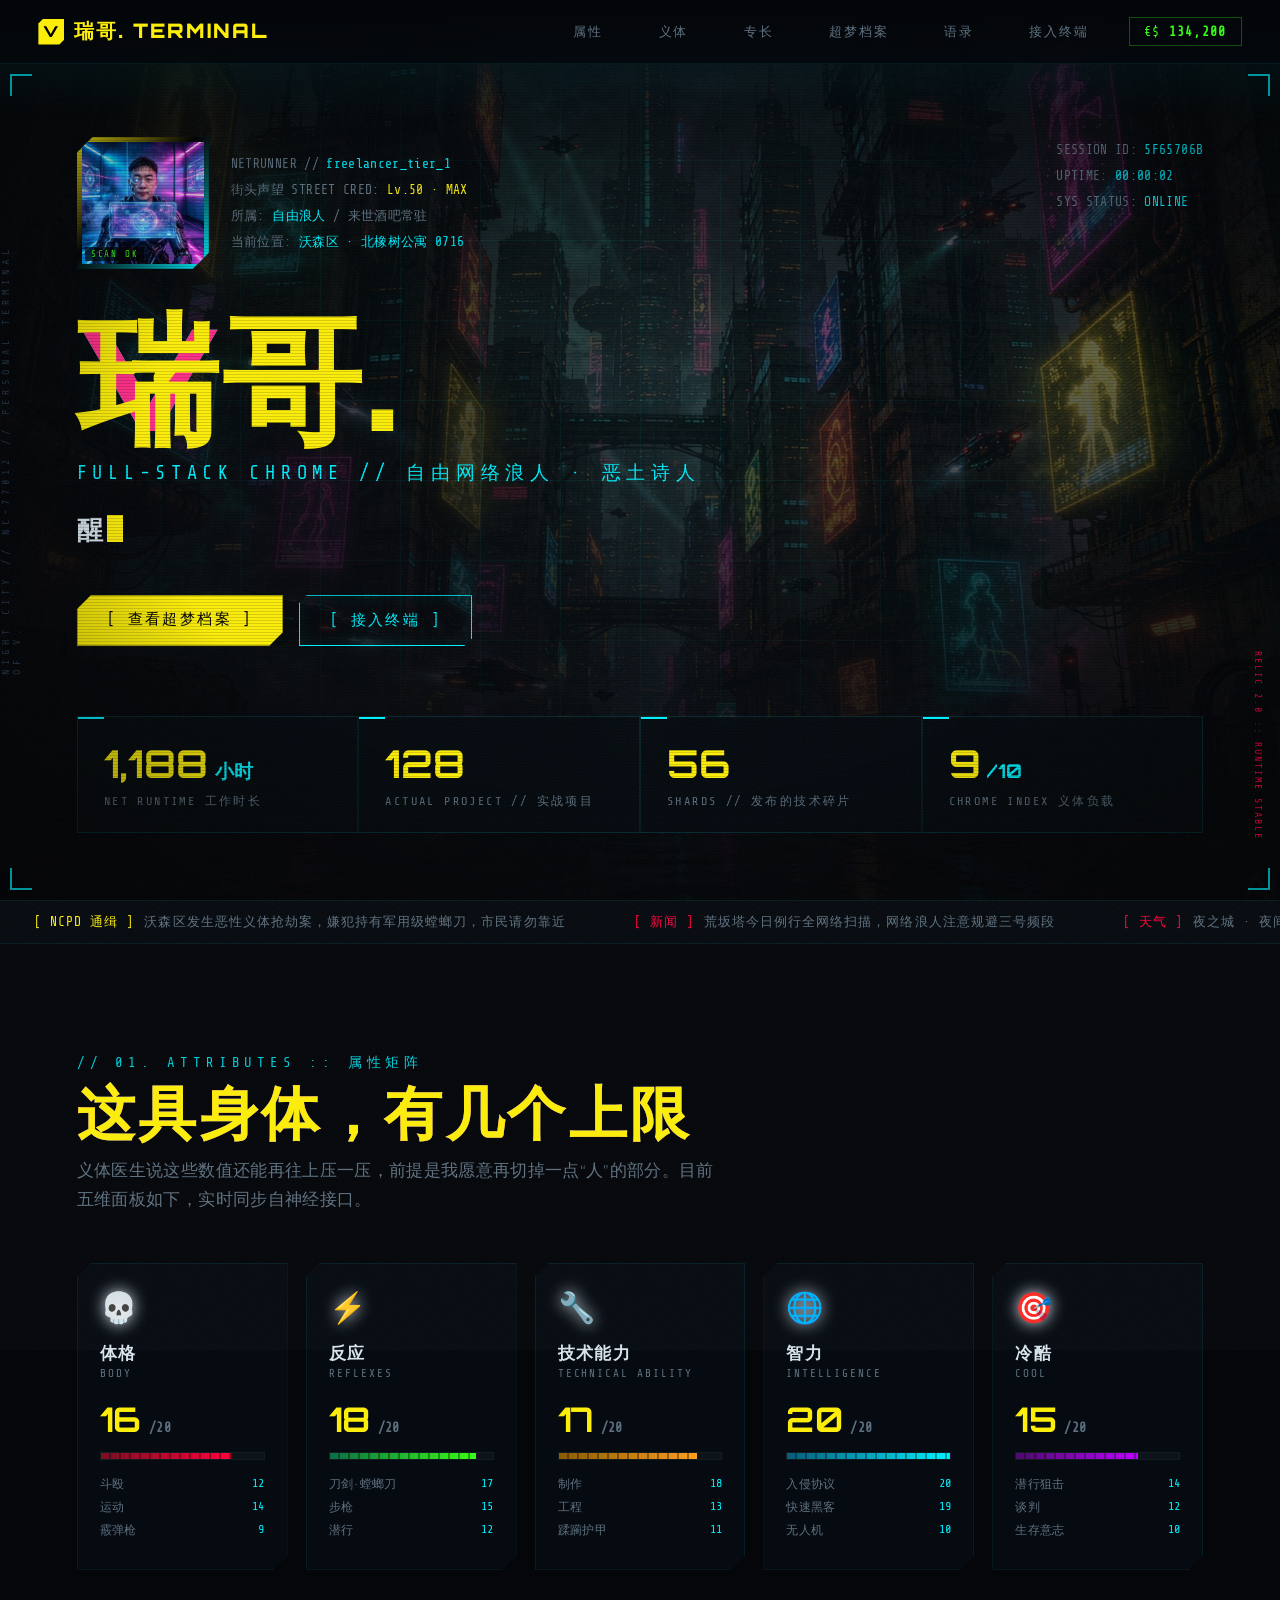
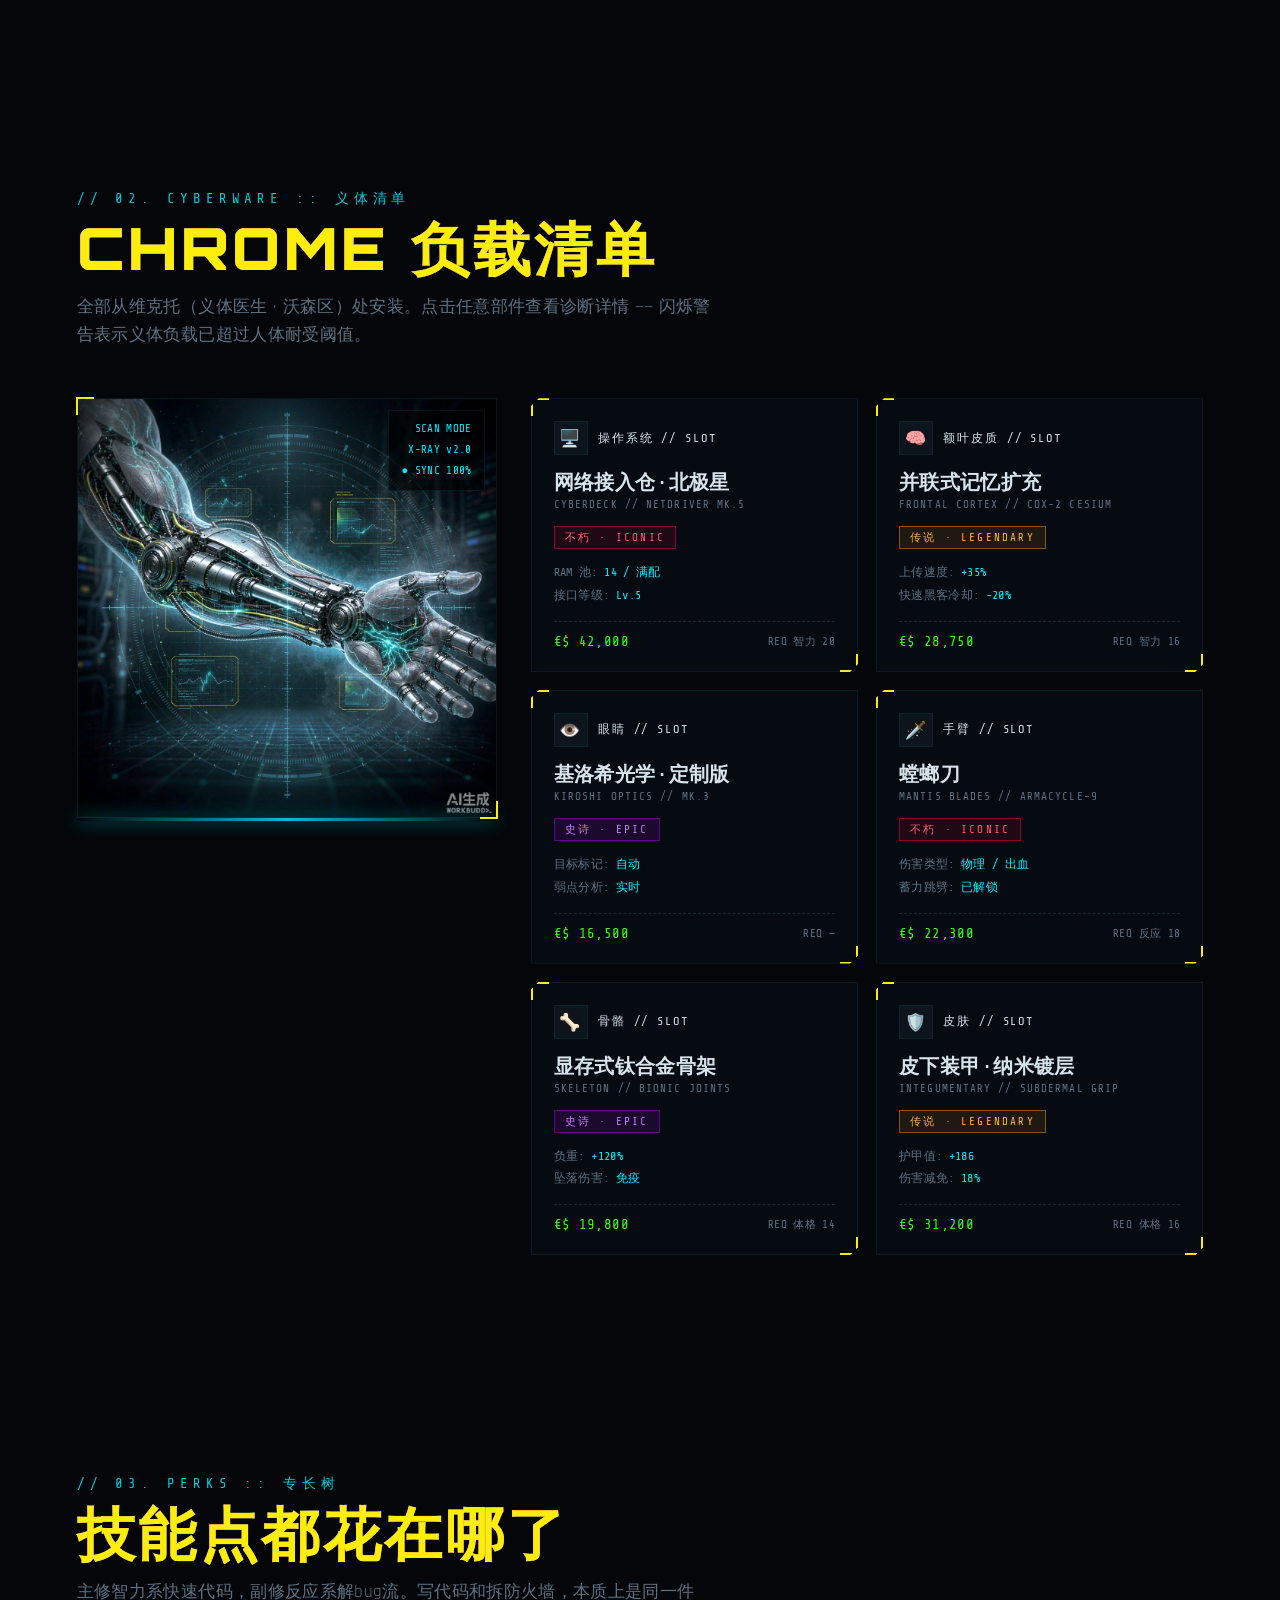
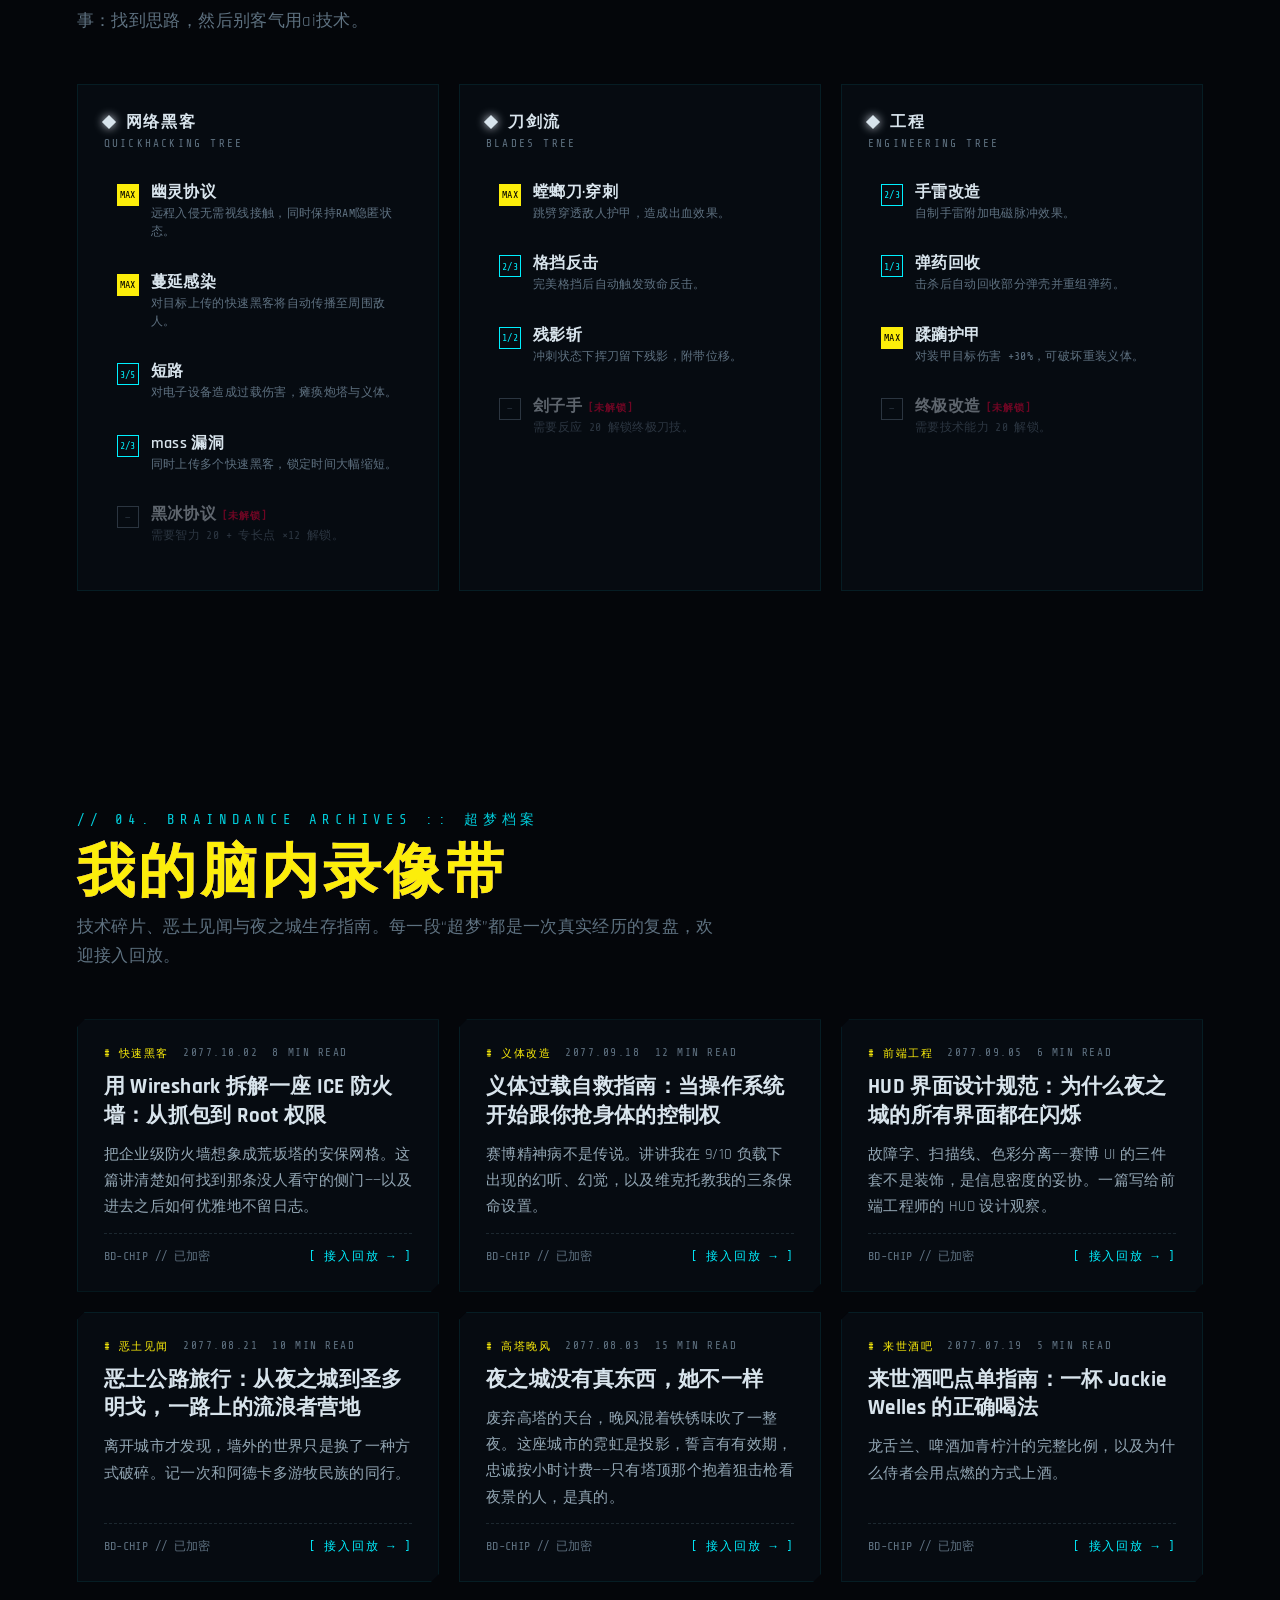
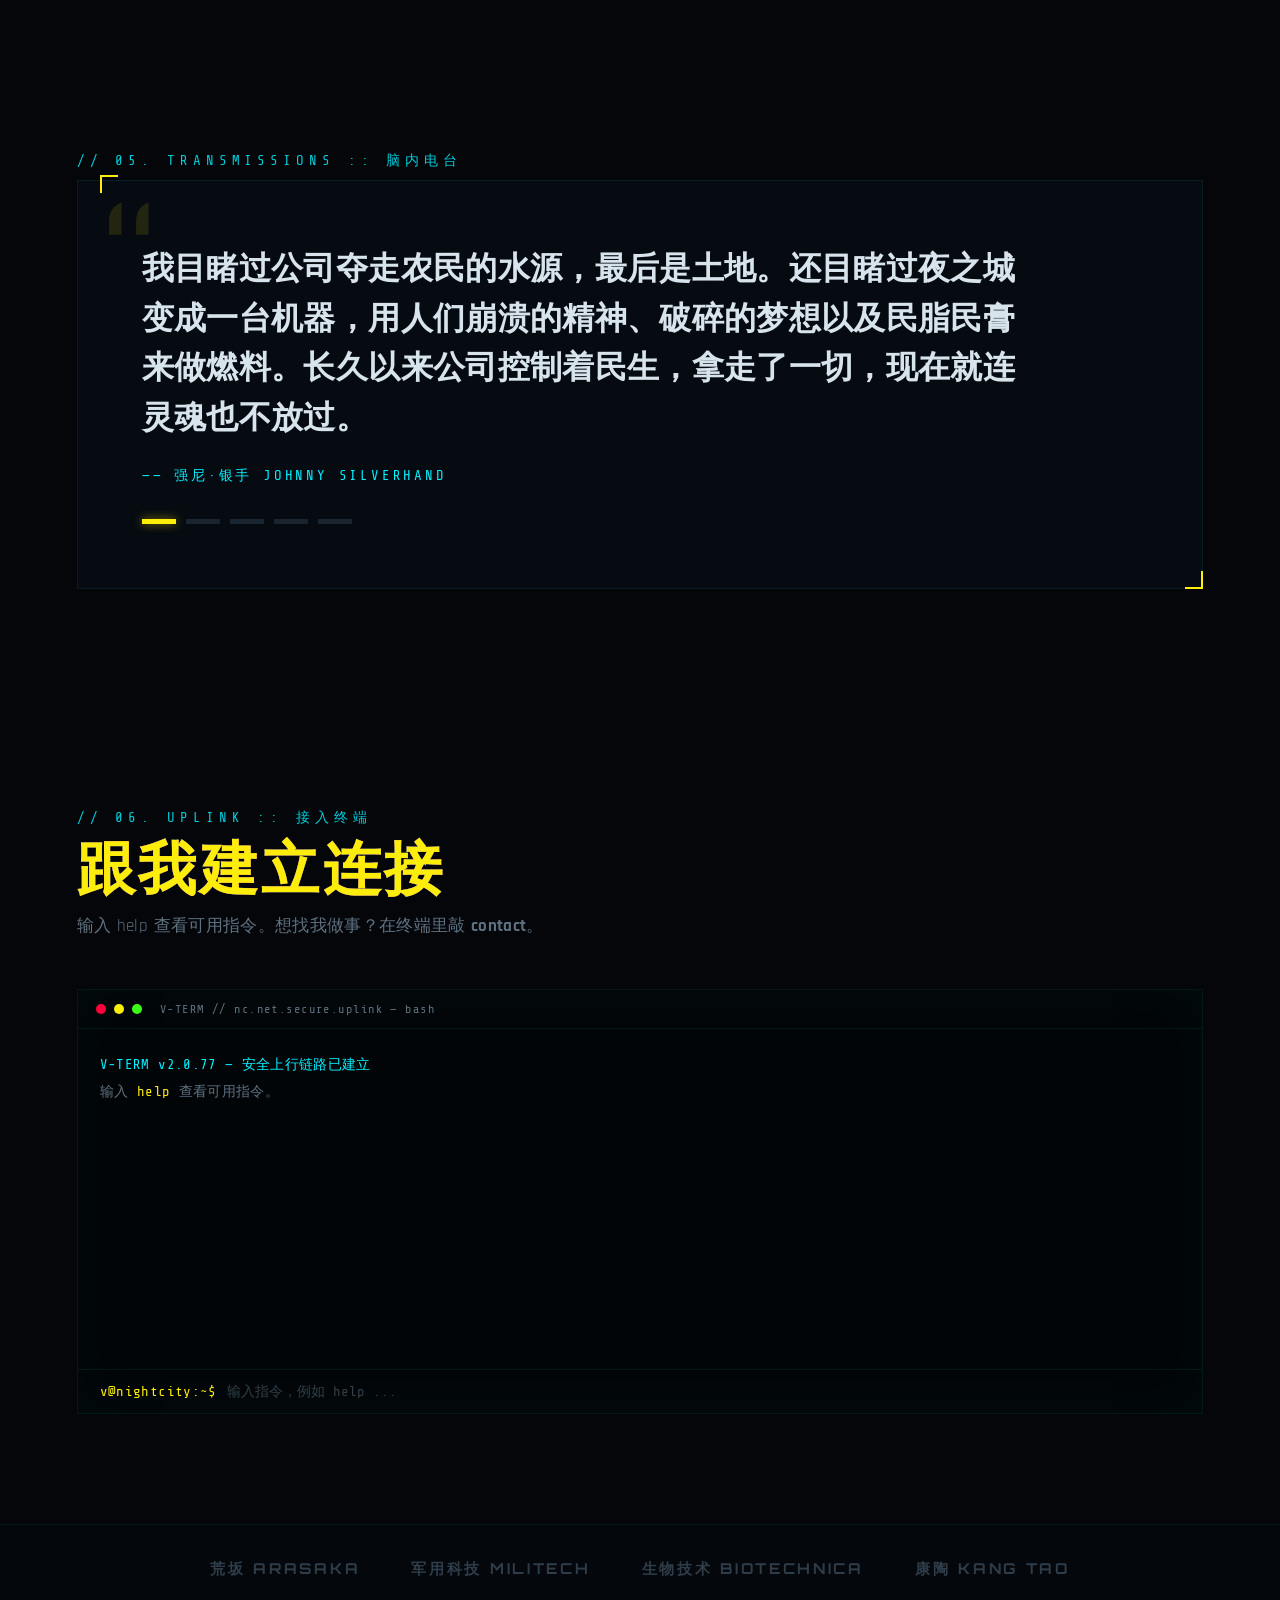
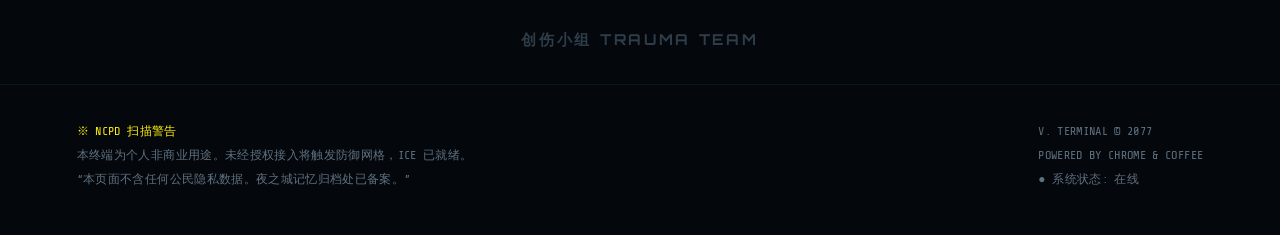
==== index.html @ 20cfcdd7 "chore: 扁平化仓库结构(站点根=仓库根, 修复Pages根路径) + 补 MIT LICENSE" ====
<!doctype html><html lang=zh-CN><head><meta charset=UTF-8><meta name=viewport content="width=device-width,initial-scale=1"><title>瑞哥.夜之城个人终端</title><link rel=icon type=image/svg+xml href=assets/favicon.svg><meta name=description content="一个赛博朋克2077风格的个人主页 —— 义体、专长、超梦档案与网络浪人日志。"><link rel=preconnect href=https://fonts.googleapis.com><link rel=preconnect href=https://fonts.gstatic.com crossorigin><link href="https://fonts.googleapis.com/css2?family=Orbitron:wght@500;700;900&family=Rajdhani:wght@400;500;600;700&family=Share+Tech+Mono&display=swap" rel=stylesheet><style>:root{--yellow:#FCEE0A;--yellow-dim:#b8ab06;--cyan:#00F0FF;--cyan-dim:#0aa7b3;--red:#FF003C;--pink:#FF2E88;--purple:#BD00FF;--orange:#FF9F1C;--green:#39FF14;--bg:#04060A;--bg2:#080C12;--panel:rgba(8,13,20,.82);--panel-solid:#0A0F16;--line:rgba(0,240,255,.18);--line-soft:rgba(0,240,255,.08);--text:#D8E4EC;--dim:#5E7180;--mono:'Share Tech Mono','Courier New',monospace;--ui:'Rajdhani','PingFang SC','Hiragino Sans GB','Microsoft YaHei',sans-serif;--disp:'Orbitron','Rajdhani','PingFang SC','Microsoft YaHei',sans-serif}*{margin:0;padding:0;box-sizing:border-box}html{scroll-behavior:smooth}body{background:var(--bg);color:var(--text);font-family:var(--ui);font-size:17px;letter-spacing:.02em;overflow-x:hidden;cursor:default}::selection{background:var(--yellow);color:#000}a{color:var(--cyan);text-decoration:none}img{max-width:100%;display:block}button{font-family:var(--ui);cursor:pointer}.fx-scanlines{position:fixed;inset:0;pointer-events:none;z-index:9000;background:repeating-linear-gradient(0deg,rgba(0,0,0,.14) 0 1px,transparent 1px 3px);mix-blend-mode:multiply}.fx-crtbar{position:fixed;left:0;right:0;height:120px;pointer-events:none;z-index:9001;background:linear-gradient(180deg,transparent,rgba(0,240,255,.045),transparent);animation:crtbar 7s linear infinite}@keyframes crtbar{0%{top:-15%}100%{top:110%}}.fx-noise{position:fixed;inset:-50%;width:200%;height:200%;pointer-events:none;z-index:8999;opacity:.05;background-image:url("data:image/svg+xml,%3Csvg xmlns='http://www.w3.org/2000/svg' width='120' height='120'%3E%3Cfilter id='n'%3E%3CfeTurbulence type='fractalNoise' baseFrequency='0.9' numOctaves='2'/%3E%3C/filter%3E%3Crect width='120' height='120' filter='url(%23n)' opacity='1'/%3E%3C/svg%3E");animation:noiseShift .45s steps(3) infinite}@keyframes noiseShift{0%{transform:translate(0,0)}33%{transform:translate(-2%,1%)}66%{transform:translate(1%,-2%)}100%{transform:translate(0,0)}}.fx-vignette{position:fixed;inset:0;pointer-events:none;z-index:8998;background:radial-gradient(ellipse at center,transparent 55%,rgba(0,0,0,.55) 100%)}#cursor-glow{position:fixed;width:520px;height:520px;border-radius:50%;pointer-events:none;z-index:1;background:radial-gradient(circle,rgba(0,240,255,.06) 0,transparent 60%);transform:translate(-50%,-50%);transition:opacity .4s}.glitch{position:relative;display:inline-block;color:var(--text)}.glitch::after,.glitch::before{content:attr(data-text);position:absolute;inset:0;overflow:hidden}.glitch::before{color:var(--cyan);z-index:-1;animation:gl-a 3.2s infinite steps(1)}.glitch::after{color:var(--red);z-index:-2;animation:gl-b 2.7s infinite steps(1)}@keyframes gl-a{0%,100%,88%{transform:translate(0);opacity:0}89%{transform:translate(-4px,2px);opacity:.8;clip-path:inset(10% 0 55% 0)}91%{transform:translate(3px,-1px);opacity:.8;clip-path:inset(60% 0 8% 0)}93%{transform:translate(-2px,0);opacity:.8;clip-path:inset(30% 0 40% 0)}95%{opacity:0}}@keyframes gl-b{0%,100%,82%{transform:translate(0);opacity:0}83%{transform:translate(4px,-2px);opacity:.8;clip-path:inset(45% 0 20% 0)}86%{transform:translate(-3px,2px);opacity:.8;clip-path:inset(5% 0 75% 0)}90%{transform:translate(2px,0);opacity:.8;clip-path:inset(70% 0 5% 0)}93%{opacity:0}}.glitch:hover::before{animation:gl-a .4s infinite steps(1)}.glitch:hover::after{animation:gl-b .35s infinite steps(1)}.glitch.y{color:var(--yellow)}.glitch.y::before{color:var(--pink)}.glitch.y::after{color:var(--cyan)}section{position:relative;padding:110px 6vw;max-width:1480px;margin:0 auto;z-index:2}.sec-tag{font-family:var(--mono);color:var(--cyan);font-size:14px;letter-spacing:.35em;margin-bottom:10px;opacity:.85}.sec-title{font-family:var(--disp);font-weight:900;font-size:clamp(34px,4.6vw,58px);letter-spacing:.06em;line-height:1.05;margin-bottom:14px;text-transform:uppercase}.sec-sub{color:var(--dim);font-size:17px;max-width:640px;line-height:1.7;margin-bottom:48px}.sec-head{margin-bottom:10px}.cut{clip-path:polygon(14px 0,100% 0,100% calc(100% - 14px),calc(100% - 14px) 100%,0 100%,0 14px)}.cut-sm{clip-path:polygon(8px 0,100% 0,100% calc(100% - 8px),calc(100% - 8px) 100%,0 100%,0 8px)}.reveal{opacity:0;transform:translateY(34px);transition:opacity .8s cubic-bezier(.2,.7,.2,1),transform .8s cubic-bezier(.2,.7,.2,1)}.reveal.in{opacity:1;transform:none}.corner-brackets{position:relative}.corner-brackets::after,.corner-brackets::before{content:"";position:absolute;width:16px;height:16px;pointer-events:none;transition:all .3s}.corner-brackets::before{top:-1px;left:-1px;border-top:2px solid var(--yellow);border-left:2px solid var(--yellow)}.corner-brackets::after{bottom:-1px;right:-1px;border-bottom:2px solid var(--yellow);border-right:2px solid var(--yellow)}#boot{position:fixed;inset:0;background:#000;z-index:10000;display:flex;align-items:center;justify-content:center;transition:opacity .7s,visibility .7s}#boot.done{opacity:0;visibility:hidden}.boot-box{width:min(680px,88vw)}.boot-logo{font-family:var(--disp);font-weight:900;font-size:clamp(28px,5vw,52px);color:var(--yellow);letter-spacing:.08em;text-shadow:0 0 30px rgba(252,238,10,.4);animation:flicker 2.4s infinite}.boot-logo span{color:var(--cyan)}@keyframes flicker{0%,100%{opacity:1}3%{opacity:.4}5%{opacity:1}42%{opacity:1}43%{opacity:.5}44%{opacity:1}67%{opacity:1}68%{opacity:.3}69%{opacity:1}}.boot-lines{font-family:var(--mono);font-size:13px;color:var(--dim);margin:26px 0 18px;min-height:120px;line-height:1.9}.boot-lines .ok{color:var(--green)}.boot-lines .warn{color:var(--yellow)}.boot-lines .err{color:var(--red)}.boot-bar{height:10px;background:#111;border:1px solid #222;position:relative;overflow:hidden}.boot-bar i{position:absolute;inset:0;background:var(--yellow);width:0%;transition:width .3s;background-image:repeating-linear-gradient(-45deg,transparent 0 6px,rgba(0,0,0,.25) 6px 12px)}.boot-skip{margin-top:16px;font-family:var(--mono);font-size:12px;color:#3a4750;text-align:right}#nav{position:fixed;top:0;left:0;right:0;z-index:9500;display:flex;align-items:center;gap:26px;padding:0 clamp(16px,3vw,40px);height:64px;background:linear-gradient(180deg,rgba(4,6,10,.92),rgba(4,6,10,.75));backdrop-filter:blur(10px);border-bottom:1px solid var(--line-soft)}.nav-logo{font-family:var(--disp);font-weight:900;font-size:20px;color:var(--yellow);letter-spacing:.1em;display:flex;align-items:center;gap:10px}.nav-logo .box{width:26px;height:26px;background:var(--yellow);color:#000;display:grid;place-items:center;font-size:15px;clip-path:polygon(5px 0,100% 0,100% calc(100% - 5px),calc(100% - 5px) 100%,0 100%,0 5px)}.nav-links{display:flex;gap:4px;margin-left:auto}.nav-links a{font-family:var(--mono);font-size:13px;letter-spacing:.14em;color:var(--dim);padding:8px 14px;position:relative;transition:color .2s}.nav-links a::before{content:"//";color:var(--cyan);margin-right:6px;opacity:0;transition:opacity .2s}.nav-links a.active,.nav-links a:hover{color:var(--yellow)}.nav-links a.active::before,.nav-links a:hover::before{opacity:1}.nav-eddies{font-family:var(--mono);font-size:13px;color:var(--green);border:1px solid rgba(57,255,20,.3);padding:6px 14px;letter-spacing:.1em;white-space:nowrap}.nav-eddies b{color:var(--green)}#nav-burger{display:none;background:0 0;border:1px solid var(--line);color:var(--cyan);font-family:var(--mono);padding:6px 12px;font-size:14px}#hero{min-height:100vh;display:flex;flex-direction:column;justify-content:center;padding:130px 6vw 60px;max-width:none;overflow:hidden}.hero-bg{position:absolute;inset:0;z-index:-2}.hero-bg img{width:100%;height:100%;object-fit:cover;opacity:.5;transform:scale(1.06);transition:transform .2s ease-out;filter:saturate(1.15) contrast(1.05)}.hero-bg::after{content:"";position:absolute;inset:0;background:linear-gradient(180deg,rgba(4,6,10,.85) 0,rgba(4,6,10,.25) 40%,rgba(4,6,10,.92) 88%),linear-gradient(90deg,rgba(4,6,10,.8),transparent 55%)}.hero-grid{position:absolute;inset:0;z-index:-1;pointer-events:none;opacity:.14;background-image:linear-gradient(rgba(0,240,255,.35) 1px,transparent 1px),linear-gradient(90deg,rgba(0,240,255,.35) 1px,transparent 1px);background-size:80px 80px;mask-image:radial-gradient(ellipse 75% 65% at 50% 45%,#000 30%,transparent 75%);-webkit-mask-image:radial-gradient(ellipse 75% 65% at 50% 45%,#000 30%,transparent 75%)}.hero-inner{max-width:1480px;margin:0 auto;width:100%}.hero-top{display:flex;align-items:flex-start;justify-content:space-between;gap:30px;flex-wrap:wrap}.hero-id{display:flex;gap:22px;align-items:center}.avatar-frame{width:132px;height:132px;flex:none;position:relative;padding:5px;background:linear-gradient(135deg,var(--yellow),#000 45%,var(--cyan));clip-path:polygon(16px 0,100% 0,100% calc(100% - 16px),calc(100% - 16px) 100%,0 100%,0 16px)}.avatar-frame img{width:100%;height:100%;object-fit:cover;filter:saturate(1.1)}.avatar-frame::after{content:"SCAN OK";position:absolute;bottom:8px;left:8px;font-family:var(--mono);font-size:9px;letter-spacing:.2em;color:var(--green);background:rgba(0,0,0,.7);padding:2px 6px}.hero-meta{font-family:var(--mono);font-size:13px;color:var(--dim);line-height:2}.hero-meta b{color:var(--cyan);font-weight:400}.hero-meta .lv{color:var(--yellow)}.hero-title{margin:44px 0 8px}.hero-title h1{font-family:var(--disp);font-weight:900;font-size:clamp(56px,11vw,150px);line-height:.92;letter-spacing:.02em;text-transform:uppercase}.hero-title h1 .dot{color:var(--yellow)}.hero-role{font-family:var(--mono);color:var(--cyan);font-size:clamp(14px,1.6vw,19px);letter-spacing:.3em;margin-top:18px}.hero-quote{margin-top:26px;font-size:clamp(18px,2.4vw,26px);font-weight:600;color:var(--text);max-width:760px;line-height:1.5}.hero-quote em{color:var(--yellow);font-style:normal}.hero-cursor{display:inline-block;width:.6em;height:1.05em;background:var(--yellow);vertical-align:-.12em;margin-left:4px;animation:blink 1s steps(1) infinite}@keyframes blink{50%{opacity:0}}.hero-cta{display:flex;gap:16px;margin-top:44px;flex-wrap:wrap}.btn{font-family:var(--mono);font-size:15px;letter-spacing:.16em;padding:15px 30px;border:none;position:relative;transition:transform .15s,filter .2s;text-transform:uppercase}.btn:hover{transform:translateY(-2px);filter:brightness(1.12)}.btn-y{background:var(--yellow);color:#000;box-shadow:0 0 24px rgba(252,238,10,.35)}.btn-y::after{content:"";position:absolute;inset:0;border:1px solid rgba(0,0,0,.35);pointer-events:none;clip-path:polygon(8px 0,100% 0,100% calc(100% - 8px),calc(100% - 8px) 100%,0 100%,0 8px)}.btn-o{background:0 0;color:var(--cyan);border:1px solid var(--cyan);box-shadow:inset 0 0 18px rgba(0,240,255,.08)}.btn-o:hover{background:rgba(0,240,255,.08)}.hero-stats{display:grid;grid-template-columns:repeat(4,1fr);gap:2px;margin-top:70px;border:1px solid var(--line-soft);background:var(--line-soft)}.stat-cell{background:rgba(5,8,12,.85);padding:22px 26px;position:relative}.stat-cell .num{font-family:var(--disp);font-weight:700;font-size:clamp(24px,3vw,40px);color:var(--yellow)}.stat-cell .num small{font-size:.5em;color:var(--cyan)}.stat-cell .lbl{font-family:var(--mono);font-size:12px;color:var(--dim);letter-spacing:.2em;margin-top:6px}.stat-cell::before{content:"";position:absolute;top:0;left:0;width:26px;height:2px;background:var(--cyan)}.ticker{border-top:1px solid var(--line-soft);border-bottom:1px solid var(--line-soft);background:#060a0f;overflow:hidden;position:relative;z-index:2}.ticker-track{display:flex;width:max-content;animation:tick 36s linear infinite;gap:0}.ticker:hover .ticker-track{animation-play-state:paused}@keyframes tick{to{transform:translateX(-50%)}}.ticker-item{font-family:var(--mono);font-size:13px;letter-spacing:.08em;color:var(--dim);padding:12px 34px;white-space:nowrap}.ticker-item b{color:var(--red);font-weight:400;margin-right:10px}.ticker-item.warn b{color:var(--yellow)}.attr-grid{display:grid;grid-template-columns:repeat(5,1fr);gap:18px}.attr-card{background:var(--panel);border:1px solid var(--line-soft);padding:26px 22px 30px;position:relative;transition:border-color .3s,transform .3s}.attr-card:hover{border-color:var(--line);transform:translateY(-6px)}.attr-card .ic{font-size:30px;margin-bottom:14px;display:block;filter:drop-shadow(0 0 8px currentColor)}.attr-card h3{font-family:var(--disp);font-size:17px;letter-spacing:.08em;margin-bottom:2px}.attr-card .en{font-family:var(--mono);font-size:11px;color:var(--dim);letter-spacing:.18em;display:block;margin-bottom:18px}.attr-level{font-family:var(--disp);font-weight:700;font-size:34px;color:var(--yellow);margin-bottom:12px}.attr-level small{font-size:13px;color:var(--dim);font-family:var(--mono)}.bar{height:8px;background:#0d1319;position:relative;overflow:hidden;border:1px solid #131b23}.bar i{position:absolute;inset:0 100% 0 0;transition:right 1.4s cubic-bezier(.2,.8,.2,1)}.bar i::after{content:"";position:absolute;inset:0;background-image:repeating-linear-gradient(90deg,transparent 0 8px,rgba(0,0,0,.35) 8px 10px)}.bar i.c1{background:linear-gradient(90deg,#7a0f22,var(--red))}.bar i.c2{background:linear-gradient(90deg,#0b6e46,var(--green))}.bar i.c3{background:linear-gradient(90deg,#8a5b00,var(--orange))}.bar i.c4{background:linear-gradient(90deg,#065c7a,var(--cyan))}.bar i.c5{background:linear-gradient(90deg,#4b0b6b,var(--purple))}.attr-skills{margin-top:16px;display:flex;flex-direction:column;gap:6px}.attr-skills span{font-family:var(--mono);font-size:12px;color:var(--dim);display:flex;justify-content:space-between}.attr-skills span em{font-style:normal;color:var(--cyan)}.cw-layout{display:grid;grid-template-columns:minmax(260px,420px) 1fr;gap:34px;align-items:start}.cw-visual{position:sticky;top:90px}.cw-visual img{border:1px solid var(--line-soft);filter:saturate(1.1) contrast(1.05)}.cw-visual .scanline{position:absolute;left:0;right:0;height:3px;background:linear-gradient(90deg,transparent,var(--cyan),transparent);box-shadow:0 0 18px var(--cyan);animation:scanY 4s ease-in-out infinite;opacity:.8}@keyframes scanY{0%,100%{top:4%}50%{top:94%}}.cw-visual .hud{position:absolute;top:12px;right:12px;font-family:var(--mono);font-size:11px;color:var(--cyan);text-align:right;line-height:1.9;background:rgba(0,0,0,.55);padding:8px 12px;border:1px solid var(--line-soft)}.cw-grid{display:grid;grid-template-columns:repeat(auto-fill,minmax(290px,1fr));gap:18px}.cw-card{background:var(--panel);border:1px solid var(--line-soft);padding:22px;position:relative;cursor:pointer;transition:transform .25s,box-shadow .25s,border-color .25s}.cw-card:hover{transform:translateY(-5px);border-color:rgba(252,238,10,.4);box-shadow:0 14px 40px rgba(0,0,0,.55),0 0 22px rgba(252,238,10,.07)}.cw-slot{display:flex;align-items:center;gap:10px;font-family:var(--mono);font-size:12px;letter-spacing:.16em;margin-bottom:14px}.cw-slot .glyph{width:34px;height:34px;display:grid;place-items:center;font-size:17px;background:#0d141b;border:1px solid var(--line-soft)}.cw-card h4{font-size:20px;font-weight:700;margin-bottom:2px}.cw-card .en{font-family:var(--mono);font-size:11px;color:var(--dim);letter-spacing:.1em;display:block;margin-bottom:14px}.cw-rarity{font-family:var(--mono);font-size:11px;letter-spacing:.2em;padding:3px 10px;display:inline-block;margin-bottom:12px}.r-epic{color:#c77dff;background:rgba(189,0,255,.12);border:1px solid rgba(189,0,255,.4)}.r-legend{color:#ffb347;background:rgba(255,159,28,.1);border:1px solid rgba(255,159,28,.45)}.r-iconic{color:#ff5c7a;background:rgba(255,0,60,.1);border:1px solid rgba(255,0,60,.5)}.cw-stat{font-family:var(--mono);font-size:12px;color:var(--dim);line-height:1.9}.cw-stat b{color:var(--cyan);font-weight:400}.cw-price{margin-top:14px;padding-top:12px;border-top:1px dashed #1c2830;font-family:var(--mono);font-size:14px;color:var(--green);display:flex;justify-content:space-between;align-items:center}.cw-price .req{color:var(--dim);font-size:11px}.cw-card .corner-brackets::after,.cw-card .corner-brackets::before{border-color:transparent}.cw-card:hover .corner-brackets::after,.cw-card:hover .corner-brackets::before{border-color:var(--yellow)}#modal{position:fixed;inset:0;z-index:9700;display:none;align-items:center;justify-content:center;background:rgba(2,4,7,.82);backdrop-filter:blur(6px);padding:20px}#modal.open{display:flex}.modal-box{width:min(640px,94vw);background:var(--panel-solid);border:1px solid rgba(252,238,10,.35);box-shadow:0 0 60px rgba(252,238,10,.08),0 30px 80px rgba(0,0,0,.7);padding:34px;position:relative;animation:mIn .3s cubic-bezier(.2,.8,.2,1)}@keyframes mIn{from{transform:translateY(24px) scale(.97);opacity:0}to{transform:none;opacity:1}}.modal-box .m-close{position:absolute;top:12px;right:12px;background:0 0;border:1px solid var(--line);color:var(--dim);width:34px;height:34px;font-family:var(--mono);font-size:14px}.modal-box .m-close:hover{color:var(--red);border-color:var(--red)}.modal-box h4{font-family:var(--disp);font-size:24px;margin:10px 0 4px}.modal-box .m-en{font-family:var(--mono);font-size:12px;color:var(--dim);letter-spacing:.15em;margin-bottom:18px}.modal-box .m-desc{color:#9fb3c0;line-height:1.8;margin-bottom:20px;font-size:16px}.m-rows{font-family:var(--mono);font-size:13px;display:grid;gap:8px;margin-bottom:22px}.m-rows div{display:flex;justify-content:space-between;border-bottom:1px dashed #1c2830;padding-bottom:8px}.m-rows span{color:var(--dim)}.m-rows b{color:var(--cyan);font-weight:400}.m-warn{font-family:var(--mono);font-size:12px;color:var(--red);border:1px dashed rgba(255,0,60,.4);padding:12px 14px;line-height:1.8;background:rgba(255,0,60,.04)}.perk-cols{display:grid;grid-template-columns:repeat(3,1fr);gap:20px}.perk-col{background:var(--panel);border:1px solid var(--line-soft);padding:26px}.perk-col h3{font-family:var(--disp);font-size:16px;letter-spacing:.1em;display:flex;align-items:center;gap:12px;margin-bottom:4px}.perk-col h3 i{width:10px;height:10px;background:currentColor;display:inline-block;transform:rotate(45deg);box-shadow:0 0 10px currentColor}.perk-col .p-en{font-family:var(--mono);font-size:11px;color:var(--dim);letter-spacing:.2em;display:block;margin-bottom:20px}.perk{display:flex;gap:12px;align-items:flex-start;padding:11px 12px;border:1px solid transparent;position:relative;margin-bottom:6px;transition:background .2s,border-color .2s}.perk:hover{background:rgba(0,240,255,.04);border-color:var(--line-soft)}.perk .node{width:22px;height:22px;flex:none;margin-top:2px;display:grid;place-items:center;font-family:var(--mono);font-size:10px;border:1px solid var(--cyan);color:var(--cyan)}.perk .p-name{font-size:16px;font-weight:600}.perk .p-desc{font-family:var(--mono);font-size:11.5px;color:var(--dim);line-height:1.6;margin-top:2px}.perk.max .node{background:var(--yellow);border-color:var(--yellow);color:#000}.perk.locked{opacity:.42}.perk.locked .node{border-color:var(--dim);color:var(--dim)}.perk.locked .p-name::after{content:" [未解锁]";font-family:var(--mono);font-size:10px;color:var(--red);letter-spacing:.1em}.perk-path{height:14px;border-left:1px dashed #1e2c36;margin-left:23px}.bd-grid{display:grid;grid-template-columns:repeat(auto-fill,minmax(330px,1fr));gap:20px}.bd-card{background:var(--panel);border:1px solid var(--line-soft);padding:26px;display:flex;flex-direction:column;gap:12px;position:relative;overflow:hidden;transition:transform .25s,border-color .25s}.bd-card:hover{transform:translateY(-6px);border-color:rgba(0,240,255,.35)}.bd-card::before{content:"";position:absolute;top:0;left:0;right:0;height:2px;background:linear-gradient(90deg,var(--cyan),transparent);transform:scaleX(0);transform-origin:left;transition:transform .4s}.bd-card:hover::before{transform:scaleX(1)}.bd-meta{display:flex;gap:14px;font-family:var(--mono);font-size:11px;color:var(--dim);letter-spacing:.14em}.bd-meta .tag{color:var(--yellow)}.bd-card h4{font-size:21px;font-weight:700;line-height:1.35;transition:color .2s}.bd-card:hover h4{color:var(--yellow)}.bd-card p{color:#93a7b4;font-size:15px;line-height:1.75;flex:1}.bd-foot{display:flex;justify-content:space-between;align-items:center;font-family:var(--mono);font-size:12px;color:var(--dim);padding-top:14px;border-top:1px dashed #1c2830}.bd-foot a{letter-spacing:.15em}.bd-foot a:hover{color:var(--yellow)}body.bd-open{overflow:hidden}#bd-player{position:fixed;inset:0;z-index:9800;display:none;align-items:center;justify-content:center;padding:20px;background:radial-gradient(ellipse at 50% 62%,rgba(0,22,30,.9) 0,rgba(2,4,7,.97) 68%);backdrop-filter:blur(9px)}#bd-player.open{display:flex}#bd-player::before{content:"";position:absolute;inset:0;pointer-events:none;opacity:.55;background-image:linear-gradient(rgba(0,240,255,.07) 1px,transparent 1px),linear-gradient(90deg,rgba(0,240,255,.07) 1px,transparent 1px);background-size:46px 46px}#bd-player::after{content:"";position:absolute;inset:0;pointer-events:none;opacity:0;background:linear-gradient(0deg,rgba(255,255,255,.85),rgba(0,240,255,.35) 35%,transparent 60%)}#bd-player.ending::after{animation:bdRgbBurst 1.5s steps(3) forwards}@keyframes bdRgbBurst{0%,38%{opacity:0}42%{opacity:.55}46%{opacity:0}58%{opacity:.35}64%{opacity:0}100%{opacity:0}}.bd-stage{position:relative;width:min(1080px,94vw);padding:42px 0 64px;animation:bdStageIn .55s cubic-bezier(.2,.8,.2,1) both}@keyframes bdStageIn{from{opacity:0;transform:translateY(26px)}to{opacity:1;transform:none}}.bd-beam{position:absolute;left:50%;bottom:52px;width:152%;height:84%;transform:translateX(-50%);z-index:0;pointer-events:none;background:linear-gradient(0deg,rgba(0,240,255,.22),rgba(0,240,255,.04) 58%,transparent 100%);clip-path:polygon(50% 100%,2% 0,98% 0);filter:blur(3px);animation:bdBeamPulse 3.4s ease-in-out infinite}@keyframes bdBeamPulse{0%,100%{opacity:.42}50%{opacity:.85}}.bd-floor{position:absolute;left:50%;bottom:44px;width:74%;height:44px;transform:translateX(-50%);z-index:1;pointer-events:none;background:radial-gradient(ellipse,rgba(0,240,255,.3),transparent 70%);filter:blur(7px)}.bd-frame{position:relative;z-index:2;transform-origin:bottom center}.bd-screen{position:relative;aspect-ratio:16/9;background:#000;overflow:hidden;border:1px solid rgba(0,240,255,.5);box-shadow:0 0 40px rgba(0,240,255,.22),inset 0 0 70px rgba(0,240,255,.07);clip-path:polygon(20px 0,100% 0,100% calc(100% - 20px),calc(100% - 20px) 100%,0 100%,0 20px)}.bd-screen iframe,.bd-screen video{position:absolute;inset:0;width:100%;height:100%;border:0;display:block}.bd-screen video{object-fit:contain;background:#000}.bd-ctl{background:0 0;border:1px solid rgba(0,240,255,.45);color:var(--cyan);font-family:var(--mono);font-size:10px;line-height:1;letter-spacing:0;padding:6px 9px;min-width:36px;text-align:center;transition:background .2s,color .2s,border-color .2s}.bd-ctl:hover{background:rgba(0,240,255,.12);color:var(--yellow);border-color:var(--yellow)}.bd-screen .bd-fx-scan{position:absolute;inset:0;z-index:5;pointer-events:none;background:repeating-linear-gradient(0deg,rgba(0,0,0,.26) 0 2px,transparent 2px 4px)}.bd-screen .bd-fx-glow{position:absolute;inset:0;z-index:6;pointer-events:none;background:radial-gradient(ellipse at 50% 50%,transparent 52%,rgba(0,240,255,.18) 100%);animation:bdHoloFlicker 4.6s infinite}@keyframes bdHoloFlicker{0%,100%{opacity:.85}46%{opacity:1}47.5%{opacity:.42}49%{opacity:1}87%{opacity:.6}88.5%{opacity:.96}}.bd-screen .bd-fx-line{position:absolute;left:0;right:0;height:2px;z-index:7;pointer-events:none;background:linear-gradient(90deg,transparent,rgba(0,240,255,.55),transparent);animation:bdSweep 5.5s linear infinite}@keyframes bdSweep{0%{top:-2%}100%{top:102%}}.bd-hud-bottom,.bd-hud-top{position:absolute;left:0;right:0;display:flex;align-items:center;font-family:var(--mono);font-size:11px;letter-spacing:.18em}.bd-hud-top{top:0;height:30px;color:var(--cyan);justify-content:space-between;gap:12px}.bd-hud-top .bd-rec{display:flex;align-items:center;gap:9px;overflow:hidden;white-space:nowrap}.bd-hud-top .bd-rec i{width:9px;height:9px;border-radius:50%;background:var(--red);box-shadow:0 0 12px var(--red);animation:bdRec 1.3s infinite;flex:none}@keyframes bdRec{0%,100%{opacity:1}50%{opacity:.15}}.bd-close{background:0 0;border:1px solid rgba(0,240,255,.45);color:var(--cyan);font-family:var(--mono);font-size:11px;letter-spacing:.16em;padding:6px 13px;white-space:nowrap;transition:background .2s,color .2s,border-color .2s}.bd-close:hover{background:rgba(0,240,255,.12);color:var(--yellow);border-color:var(--yellow)}.bd-hud-bottom{bottom:0;height:40px;color:var(--dim);gap:14px}.bd-hud-bottom #bd-time{white-space:nowrap;color:var(--yellow)}.bd-prog{flex:1;height:6px;background:#0a1014;border:1px solid rgba(0,240,255,.25);position:relative;overflow:hidden;min-width:60px}.bd-prog i{position:absolute;inset:0 100% 0 0;transition:right .25s linear;background:linear-gradient(90deg,var(--cyan),var(--yellow));box-shadow:0 0 14px rgba(0,240,255,.55)}.bd-endbtn{background:0 0;border:1px solid rgba(255,0,60,.5);color:var(--red);font-family:var(--mono);font-size:11px;letter-spacing:.16em;padding:6px 13px;white-space:nowrap;transition:background .2s}.bd-endbtn:hover{background:rgba(255,0,60,.14)}.bd-collapse{position:absolute;left:0;right:0;bottom:44px;height:3px;z-index:8;opacity:0;pointer-events:none;background:linear-gradient(90deg,transparent,#fff,var(--cyan),#fff,transparent);box-shadow:0 0 26px var(--cyan)}#bd-player.ending .bd-collapse{animation:bdCollapse 1.5s ease-out forwards}@keyframes bdCollapse{0%,52%{opacity:0;transform:scaleX(1)}60%{opacity:1;transform:scaleX(1.02)}78%{opacity:.85;transform:scaleX(1.2)}100%{opacity:0;transform:scaleX(1.5)}}.bd-end-flash{position:absolute;left:50%;top:44%;transform:translate(-50%,-50%);z-index:9;opacity:0;pointer-events:none;text-align:center}.bd-end-flash .t1{display:block;font-family:var(--disp);font-weight:900;font-size:clamp(20px,3.4vw,42px);letter-spacing:.3em;color:#fff;text-shadow:0 0 30px var(--cyan),0 0 70px var(--cyan)}.bd-end-flash .t2{display:block;font-family:var(--mono);font-size:clamp(10px,1.1vw,13px);letter-spacing:.42em;color:var(--cyan);margin-top:12px}#bd-player.ending .bd-end-flash{animation:bdEndFlash 1.5s ease-out forwards}@keyframes bdEndFlash{0%,36%{opacity:0;transform:translate(-50%,-50%) scale(1)}44%{opacity:1;transform:translate(-50%,-50%) scale(1);letter-spacing:.3em}66%{opacity:1;transform:translate(-50%,-50%) scale(1)}100%{opacity:0;transform:translate(-50%,-50%) scale(1.06)}}#bd-player.ending .bd-frame{animation:bdHoloOut 1.5s cubic-bezier(.5,0,.75,0) forwards}@keyframes bdHoloOut{0%{opacity:1;transform:none;filter:none}16%{transform:translateX(-9px) scaleY(1.02);filter:brightness(1.7) saturate(1.4) hue-rotate(-8deg)}25%{transform:translateX(10px) skewX(-2deg);filter:brightness(1.5) hue-rotate(12deg)}40%{transform:scaleY(.62) translateY(4px);filter:brightness(2.5) hue-rotate(22deg);opacity:.96}60%{transform:scaleY(.17) scaleX(1.03);filter:brightness(3.6) blur(1.5px);opacity:.85}76%{transform:scaleY(.03) scaleX(1.08);filter:brightness(5) blur(1px);opacity:.9}100%{transform:scaleY(0) scaleX(1.16);filter:brightness(6.5) blur(3px);opacity:0}}#bd-player.ending .bd-beam{animation:bdBeamOut 1.5s ease-in forwards}@keyframes bdBeamOut{0%{opacity:.8}55%{opacity:1}100%{opacity:0}}#bd-player.ending .bd-floor{animation:bdBeamOut 1.5s ease-in forwards}#bd-player.ending .bd-hud-bottom,#bd-player.ending .bd-hud-top{animation:bdHudOut 1.5s ease-out forwards}@keyframes bdHudOut{0%,30%{opacity:1}100%{opacity:0}}.bd-toast{position:fixed;left:50%;bottom:34px;transform:translate(-50%,18px);z-index:9900;pointer-events:none;font-family:var(--mono);font-size:12px;letter-spacing:.16em;color:var(--cyan);background:rgba(4,10,14,.95);border:1px solid rgba(0,240,255,.42);padding:12px 24px;box-shadow:0 0 32px rgba(0,240,255,.2);opacity:0;transition:opacity .3s,transform .3s}.bd-toast.show{opacity:1;transform:translate(-50%,0)}@media (max-width:760px){.bd-stage{width:96vw}.bd-hud-bottom,.bd-hud-top{font-size:9.5px;letter-spacing:.08em}.bd-hud-top .bd-rec span{display:none}.bd-hud-bottom{gap:8px}.bd-endbtn{padding:5px 8px;font-size:9.5px}.bd-close{padding:5px 9px;font-size:9.5px}}#quotes{padding-top:60px}.quote-stage{background:var(--panel);border:1px solid var(--line-soft);padding:clamp(30px,5vw,64px);position:relative;min-height:250px;display:flex;flex-direction:column;justify-content:center}.quote-stage::before{content:"\201C";position:absolute;top:-6px;left:22px;font-family:var(--disp);font-size:150px;color:rgba(252,238,10,.12);line-height:1}#quote-text{font-size:clamp(21px,3vw,32px);font-weight:600;line-height:1.55;max-width:900px;min-height:2.2em}#quote-author{font-family:var(--mono);font-size:14px;color:var(--cyan);letter-spacing:.2em;margin-top:24px}#quote-author::before{content:"—— "}.quote-nav{display:flex;gap:10px;margin-top:34px}.q-dot{width:34px;height:5px;background:#182430;border:none;transition:background .3s}.q-dot.on{background:var(--yellow);box-shadow:0 0 10px rgba(252,238,10,.5)}.term{background:#03050799;border:1px solid var(--line-soft);box-shadow:inset 0 0 60px rgba(0,240,255,.03);font-family:var(--mono)}.term-head{display:flex;gap:8px;align-items:center;padding:12px 18px;border-bottom:1px solid var(--line-soft);font-size:12px;color:var(--dim);letter-spacing:.12em}.term-head i{width:10px;height:10px;border-radius:50%;display:inline-block}.term-head i:first-child{background:var(--red)}.term-head i:nth-child(2){background:var(--yellow)}.term-head i:nth-child(3){background:var(--green)}.term-head span{margin-left:10px}.term-body{padding:22px;height:340px;overflow-y:auto;font-size:14px;line-height:1.95}.term-body::-webkit-scrollbar{width:6px}.term-body::-webkit-scrollbar-thumb{background:#17242e}.term-body .t-line{white-space:pre-wrap;word-break:break-all}.term-body .t-cmd{color:var(--yellow)}.term-body .t-sys{color:var(--cyan)}.term-body .t-dim{color:var(--dim)}.term-body .t-err{color:var(--red)}.term-body .t-ok{color:var(--green)}.term-input{display:flex;gap:10px;align-items:center;padding:14px 22px;border-top:1px solid var(--line-soft)}.term-input .prompt{color:var(--yellow);font-family:var(--mono);font-size:14px;white-space:nowrap}.term-input input{flex:1;background:0 0;border:none;outline:0;color:var(--text);font-family:var(--mono);font-size:14px;caret-color:var(--yellow)}.term-input input::placeholder{color:#31404b}footer{border-top:1px solid var(--line-soft);background:#04070b;position:relative;z-index:2}.corp-strip{display:flex;justify-content:center;gap:clamp(18px,4vw,60px);flex-wrap:wrap;padding:34px 6vw;border-bottom:1px solid var(--line-soft)}.corp{font-family:var(--disp);font-weight:700;font-size:15px;letter-spacing:.18em;color:#2e3d49;transition:color .3s,text-shadow .3s;cursor:default}.corp:hover{color:var(--red);text-shadow:0 0 18px rgba(255,0,60,.5)}.foot-inner{max-width:1480px;margin:0 auto;padding:34px 6vw 44px;display:flex;justify-content:space-between;gap:20px;flex-wrap:wrap;font-family:var(--mono);font-size:12px;color:var(--dim);line-height:2}.foot-inner .ncpd{color:#5e7180;max-width:560px}.foot-inner b{color:var(--yellow);font-weight:400}.side-strip{position:fixed;left:0;top:50%;transform:translateY(-50%) rotate(180deg);writing-mode:vertical-rl;z-index:9400;font-family:var(--mono);font-size:10px;letter-spacing:.5em;color:#223140;pointer-events:none}.hud-corner{position:fixed;z-index:9400;width:22px;height:22px;pointer-events:none;opacity:.6}.hud-corner.tl{top:74px;left:10px;border-top:2px solid var(--cyan);border-left:2px solid var(--cyan)}.hud-corner.tr{top:74px;right:10px;border-top:2px solid var(--cyan);border-right:2px solid var(--cyan)}.hud-corner.bl{bottom:10px;left:10px;border-bottom:2px solid var(--cyan);border-left:2px solid var(--cyan)}.hud-corner.br{bottom:10px;right:10px;border-bottom:2px solid var(--cyan);border-right:2px solid var(--cyan)}#relic-hud{position:fixed;right:16px;bottom:60px;z-index:9400;font-family:var(--mono);font-size:10px;color:var(--red);letter-spacing:.2em;writing-mode:vertical-rl;opacity:.75;pointer-events:none}#burn-overlay{position:fixed;inset:0;z-index:9990;pointer-events:none;opacity:0;transition:opacity .25s;background:radial-gradient(circle at 50% 60%,rgba(255,60,0,.25),rgba(255,0,60,.12) 60%,transparent);mix-blend-mode:screen}#burn-overlay.on{opacity:1;animation:burnPulse .5s infinite alternate}@keyframes burnPulse{from{filter:brightness(.9)}to{filter:brightness(1.35)}}body.burning .glitch::before{color:var(--red)}body.burning #hero .hero-bg img{filter:saturate(1.6) hue-rotate(-30deg) contrast(1.15)}@media (max-width:1100px){.attr-grid{grid-template-columns:repeat(3,1fr)}.cw-layout{grid-template-columns:1fr}.cw-visual{display:none}.perk-cols{grid-template-columns:1fr 1fr}}@media (max-width:760px){section{padding:80px 5vw}.nav-links{display:none;position:fixed;top:64px;right:0;flex-direction:column;background:rgba(4,7,11,.97);border-left:1px solid var(--line-soft);padding:18px;width:220px}.nav-links.open{display:flex}#nav-burger{display:block;margin-left:auto}.nav-eddies{display:none}.hero-stats{grid-template-columns:repeat(2,1fr)}.attr-grid{grid-template-columns:repeat(2,1fr)}.perk-cols{grid-template-columns:1fr}.hud-corner,.side-strip{display:none}}@media (max-width:480px){.attr-grid{grid-template-columns:1fr}.avatar-frame{width:96px;height:96px}}</style></head><body><div id=boot><div class=boot-box><div class=boot-logo>WAKE UP, <span>瑞哥</span>_</div><div class=boot-lines id=boot-lines></div><div class=boot-bar><i id=boot-bar></i></div><div class=boot-skip>[ 点击任意处跳过 ]</div></div></div><div class=fx-scanlines></div><div class=fx-crtbar></div><div class=fx-noise></div><div class=fx-vignette></div><div id=cursor-glow></div><div id=burn-overlay></div><div class=side-strip>NIGHT CITY // NC-77012 // PERSONAL TERMINAL OF V.</div><div class="hud-corner tl"></div><div class="hud-corner tr"></div><div class="hud-corner bl"></div><div class="hud-corner br"></div><div id=relic-hud>RELIC 2.0 :: RUNTIME STABLE</div><header id=nav><a class=nav-logo href=#hero><span class=box>V</span>瑞哥. TERMINAL</a><nav class=nav-links id=nav-links><a href=#attributes>属性</a> <a href=#cyberware>义体</a> <a href=#perks>专长</a> <a href=#braindance>超梦档案</a> <a href=#quotes>语录</a> <a href=#terminal>接入终端</a></nav><div class=nav-eddies>€$ <b id=eddies>0</b></div><button id=nav-burger onclick='document.getElementById("nav-links").classList.toggle("open")'>MENU_</button></header><main><section id=hero><div class=hero-bg><img id=hero-img src=assets/hero-city.jpg alt=夜之城></div><div class=hero-grid></div><div class=hero-inner><div class=hero-top><div class="hero-id reveal"><div class=avatar-frame><img src=assets/portrait.jpg alt=肖像></div><div class=hero-meta><div>NETRUNNER // <b>freelancer_tier_1</b></div><div>街头声望 STREET CRED: <b class=lv>Lv.50 · MAX</b></div><div>所属: <b>自由浪人</b> / 来世酒吧常驻</div><div>当前位置: <b>沃森区 · 北橡树公寓 0716</b></div></div></div><div class="hero-meta reveal" style=""><div>SESSION ID: <b id=sess-id>--------</b></div><div>UPTIME: <b id=uptime>00:00:00</b></div><div>SYS STATUS: <b style="">ONLINE</b></div></div></div><div class="hero-title reveal"><h1><span class="glitch y" data-text=V>瑞哥</span><span class=dot>.</span></h1><div class=hero-role>FULL-STACK CHROME // 自由网络浪人 · 恶土诗人</div></div><div class="hero-quote reveal"><span id=typed></span><span class=hero-cursor></span></div><div class="hero-cta reveal"><a class="btn btn-y cut" href=#braindance>[ 查看超梦档案 ]</a> <a class="btn btn-o cut-sm" href=#terminal>[ 接入终端 ]</a></div><div class="hero-stats reveal"><div class=stat-cell><div class=num><span data-count=1188>0</span><small> 小时</small></div><div class=lbl>NET RUNTIME 工作时长</div></div><div class=stat-cell><div class=num><span data-count=128>0</span></div><div class=lbl>ACTUAL PROJECT // 实战项目</div></div><div class=stat-cell><div class=num><span data-count=56>0</span></div><div class=lbl>SHARDS // 发布的技术碎片</div></div><div class=stat-cell><div class=num><span data-count=9>0</span><small> /10</small></div><div class=lbl>CHROME INDEX 义体负载</div></div></div></div></section><div class=ticker><div class=ticker-track id=ticker-track></div></div><section id=attributes><div class="sec-head reveal"><div class=sec-tag>// 01. ATTRIBUTES :: 属性矩阵</div><h2 class=sec-title><span class="glitch y" data-text=这具身体，有几个上限>这具身体，有几个上限</span></h2><p class=sec-sub>义体医生说这些数值还能再往上压一压，前提是我愿意再切掉一点“人”的部分。目前五维面板如下，实时同步自神经接口。</p></div><div class=attr-grid><div class="attr-card cut reveal"><span class=ic style="">💀</span><h3>体格</h3><span class=en>BODY</span><div class=attr-level>16<small> /20</small></div><div class=bar><i class=c1 data-w=80%></i></div><div class=attr-skills><span>斗殴 <em>12</em></span><span>运动 <em>14</em></span><span>霰弹枪 <em>9</em></span></div></div><div class="attr-card cut reveal"><span class=ic style="">⚡</span><h3>反应</h3><span class=en>REFLEXES</span><div class=attr-level>18<small> /20</small></div><div class=bar><i class=c2 data-w=90%></i></div><div class=attr-skills><span>刀剑·螳螂刀 <em>17</em></span><span>步枪 <em>15</em></span><span>潜行 <em>12</em></span></div></div><div class="attr-card cut reveal"><span class=ic style="">🔧</span><h3>技术能力</h3><span class=en>TECHNICAL ABILITY</span><div class=attr-level>17<small> /20</small></div><div class=bar><i class=c3 data-w=85%></i></div><div class=attr-skills><span>制作 <em>18</em></span><span>工程 <em>13</em></span><span>蹂躏护甲 <em>11</em></span></div></div><div class="attr-card cut reveal"><span class=ic style="">🌐</span><h3>智力</h3><span class=en>INTELLIGENCE</span><div class=attr-level>20<small> /20</small></div><div class=bar><i class=c4 data-w=100%></i></div><div class=attr-skills><span>入侵协议 <em>20</em></span><span>快速黑客 <em>19</em></span><span>无人机 <em>10</em></span></div></div><div class="attr-card cut reveal"><span class=ic style="">🎯</span><h3>冷酷</h3><span class=en>COOL</span><div class=attr-level>15<small> /20</small></div><div class=bar><i class=c5 data-w=75%></i></div><div class=attr-skills><span>潜行狙击 <em>14</em></span><span>谈判 <em>12</em></span><span>生存意志 <em>10</em></span></div></div></div></section><section id=cyberware><div class="sec-head reveal"><div class=sec-tag>// 02. CYBERWARE :: 义体清单</div><h2 class=sec-title><span class="glitch y" data-text="Chrome 负载清单">Chrome 负载清单</span></h2><p class=sec-sub>全部从维克托（义体医生 · 沃森区）处安装。点击任意部件查看诊断详情 —— 闪烁警告表示义体负载已超过人体耐受阈值。</p></div><div class=cw-layout><div class="cw-visual reveal corner-brackets"><img src=assets/cyberware-arm.jpg alt=义体扫描><div class=scanline></div><div class=hud>SCAN MODE<br>X-RAY v2.0<br><span style="">● SYNC 100%</span></div></div><div class=cw-grid id=cw-grid></div></div></section><section id=perks><div class="sec-head reveal"><div class=sec-tag>// 03. PERKS :: 专长树</div><h2 class=sec-title><span class="glitch y" data-text=技能点都花在哪了>技能点都花在哪了</span></h2><p class=sec-sub>主修智力系快速代码，副修反应系解bug流。写代码和拆防火墙，本质上是同一件事：找到思路，然后别客气用ai技术。</p></div><div class=perk-cols><div class="perk-col reveal" style=""><h3 style=""><i></i>网络黑客</h3><span class=p-en>QUICKHACKING TREE</span><div class="perk max"><div class=node>MAX</div><div><div class=p-name>幽灵协议</div><div class=p-desc>远程入侵无需视线接触，同时保持RAM隐匿状态。</div></div></div><div class="perk max"><div class=node>MAX</div><div><div class=p-name>蔓延感染</div><div class=p-desc>对目标上传的快速黑客将自动传播至周围敌人。</div></div></div><div class=perk><div class=node>3/5</div><div><div class=p-name>短路</div><div class=p-desc>对电子设备造成过载伤害，瘫痪炮塔与义体。</div></div></div><div class=perk><div class=node>2/3</div><div><div class=p-name>mass 漏洞</div><div class=p-desc>同时上传多个快速黑客，锁定时间大幅缩短。</div></div></div><div class="perk locked"><div class=node>—</div><div><div class=p-name>黑冰协议</div><div class=p-desc>需要智力 20 + 专长点 ×12 解锁。</div></div></div></div><div class="perk-col reveal" style=""><h3 style=""><i></i>刀剑流</h3><span class=p-en>BLADES TREE</span><div class="perk max"><div class=node>MAX</div><div><div class=p-name>螳螂刀·穿刺</div><div class=p-desc>跳劈穿透敌人护甲，造成出血效果。</div></div></div><div class=perk><div class=node>2/3</div><div><div class=p-name>格挡反击</div><div class=p-desc>完美格挡后自动触发致命反击。</div></div></div><div class=perk><div class=node>1/2</div><div><div class=p-name>残影斩</div><div class=p-desc>冲刺状态下挥刀留下残影，附带位移。</div></div></div><div class="perk locked"><div class=node>—</div><div><div class=p-name>刽子手</div><div class=p-desc>需要反应 20 解锁终极刀技。</div></div></div></div><div class="perk-col reveal" style=""><h3 style=""><i></i>工程</h3><span class=p-en>ENGINEERING TREE</span><div class=perk><div class=node>2/3</div><div><div class=p-name>手雷改造</div><div class=p-desc>自制手雷附加电磁脉冲效果。</div></div></div><div class=perk><div class=node>1/3</div><div><div class=p-name>弹药回收</div><div class=p-desc>击杀后自动回收部分弹壳并重组弹药。</div></div></div><div class="perk max"><div class=node>MAX</div><div><div class=p-name>蹂躏护甲</div><div class=p-desc>对装甲目标伤害 +30%，可破坏重装义体。</div></div></div><div class="perk locked"><div class=node>—</div><div><div class=p-name>终极改造</div><div class=p-desc>需要技术能力 20 解锁。</div></div></div></div></div></section><section id=braindance><div class="sec-head reveal"><div class=sec-tag>// 04. BRAINDANCE ARCHIVES :: 超梦档案</div><h2 class=sec-title><span class="glitch y" data-text=我的脑内录像带>我的脑内录像带</span></h2><p class=sec-sub>技术碎片、恶土见闻与夜之城生存指南。每一段“超梦”都是一次真实经历的复盘，欢迎接入回放。</p></div><div class=bd-grid id=bd-grid></div></section><section id=quotes><div class="sec-head reveal"><div class=sec-tag>// 05. TRANSMISSIONS :: 脑内电台</div></div><div class="quote-stage reveal corner-brackets"><div id=quote-text></div><div id=quote-author></div><div class=quote-nav id=quote-nav></div></div></section><section id=terminal><div class="sec-head reveal"><div class=sec-tag>// 06. UPLINK :: 接入终端</div><h2 class=sec-title><span class="glitch y" data-text=跟我建立连接>跟我建立连接</span></h2><p class=sec-sub>输入 help 查看可用指令。想找我做事？在终端里敲 <b style="">contact</b>。</p></div><div class="term reveal"><div class=term-head><i></i><i></i><i></i><span>V-TERM // nc.net.secure.uplink — bash</span></div><div class=term-body id=term-body></div><div class=term-input><span class=prompt>v@nightcity:~$</span> <input id=term-input autocomplete=off spellcheck=false placeholder="输入指令，例如 help ..."></div></div></section></main><footer><div class=corp-strip><span class=corp>荒坂 ARASAKA</span> <span class=corp>军用科技 MILITECH</span> <span class=corp>生物技术 BIOTECHNICA</span> <span class=corp>康陶 KANG TAO</span> <span class=corp>创伤小组 TRAUMA TEAM</span></div><div class=foot-inner><div class=ncpd><b>※ NCPD 扫描警告</b><br>本终端为个人非商业用途。未经授权接入将触发防御网格，ICE 已就绪。<br>“本页面不含任何公民隐私数据。夜之城记忆归档处已备案。”</div><div style="">V. TERMINAL © 2077<br>POWERED BY CHROME &amp; COFFEE<br><span style="">● 系统状态: 在线</span></div></div></footer><div id=modal><div class="modal-box cut"><button class=m-close id=modal-close>✕</button> <span class=cw-rarity id=m-rarity></span><h4 id=m-name></h4><div class=m-en id=m-en></div><p class=m-desc id=m-desc></p><div class=m-rows id=m-rows></div><div class=m-warn id=m-warn></div></div></div><div id=bd-player><div class=bd-stage><div class=bd-hud-top><span class=bd-rec><i></i><span id=bd-hud-label>BD-CHIP 回放中 // --.BD</span></span> <button class=bd-close id=bd-close>✕ 中断投影</button></div><div class=bd-beam></div><div class=bd-floor></div><div class=bd-frame><div class=bd-screen><div id=bd-player-mount></div><div class=bd-fx-scan></div><div class=bd-fx-glow></div><div class=bd-fx-line></div></div></div><div class=bd-collapse></div><div class=bd-end-flash id=bd-end-flash><span class=t1>SIGNAL LOST</span> <span class=t2>// PROJECTION TERMINATED · 投影已断开</span></div><div class=bd-hud-bottom><button class=bd-ctl id=bd-playpause title="播放 / 暂停">❚❚</button> <span id=bd-time>00:00 / 01:01</span> <span class=bd-prog><i id=bd-prog></i></span> <button class=bd-ctl id=bd-mute title=声音开关>♪</button> <button class=bd-endbtn id=bd-endbtn>[ 结束投影 ]</button></div></div></div><script>const CONFIG={handle:"V.ZR",typedLines:["醒来吧，武士。我们有一座城市要烧。","在夜之城，要么燃烧殆尽，要么璀璨一生。","代码即义体，IDE 即军火库。"],quotes:[{t:"我目睹过公司夺走农民的水源，最后是土地。还目睹过夜之城变成一台机器，用人们崩溃的精神、破碎的梦想以及民脂民膏来做燃料。长久以来公司控制着民生，拿走了一切，现在就连灵魂也不放过。",a:"强尼·银手 JOHNNY SILVERHAND"},{t:"夜之城，要么名扬四海，要么一文不值。",a:"杰克·威尔斯 JACKIE WELLES"},{t:"我已经不再是人了，V。我是网络空间本身。",a:"奥特·坎宁安 ALT CUNNINGHAM"},{t:"在外面混不下去，就回我这儿，门永远为你开着。",a:"维克多 VIKTOR"},{t:"人类的情感，只是故障。",a:"亚当重锤 ADAM SMASHE"}],posts:[{tag:"快速黑客",date:"2077.10.02",time:"8 MIN",videoKey:"quickhack",title:"用 Wireshark 拆解一座 ICE 防火墙：从抓包到 Root 权限",excerpt:"把企业级防火墙想象成荒坂塔的安保网格。这篇讲清楚如何找到那条没人看守的侧门——以及进去之后如何优雅地不留日志。"},{tag:"义体改造",date:"2077.09.18",time:"12 MIN",videoKey:"cyberware",title:"义体过载自救指南：当操作系统开始跟你抢身体的控制权",excerpt:"赛博精神病不是传说。讲讲我在 9/10 负载下出现的幻听、幻觉，以及维克托教我的三条保命设置。"},{tag:"前端工程",date:"2077.09.05",time:"6 MIN",videoKey:"frontend",title:"HUD 界面设计规范：为什么夜之城的所有界面都在闪烁",excerpt:"故障字、扫描线、色彩分离——赛博 UI 的三件套不是装饰，是信息密度的妥协。一篇写给前端工程师的 HUD 设计观察。"},{tag:"恶土见闻",date:"2077.08.21",time:"10 MIN",videoKey:"badlands",title:"恶土公路旅行：从夜之城到圣多明戈，一路上的流浪者营地",excerpt:"离开城市才发现，墙外的世界只是换了一种方式破碎。记一次和阿德卡多游牧民族的同行。"},{tag:"高塔晚风",date:"2077.08.03",time:"15 MIN",videoKey:"tower",title:"夜之城没有真东西，她不一样",excerpt:"废弃高塔的天台，晚风混着铁锈味吹了一整夜。这座城市的霓虹是投影，誓言有有效期，忠诚按小时计费——只有塔顶那个抱着狙击枪看夜景的人，是真的。"},{tag:"来世酒吧",date:"2077.07.19",time:"5 MIN",videoKey:"afterlife",title:"来世酒吧点单指南：一杯 Jackie Welles 的正确喝法",excerpt:"龙舌兰、啤酒加青柠汁的完整比例，以及为什么侍者会用点燃的方式上酒。"}],cyberware:[{slot:"操作系统",icon:"🖥️",name:"网络接入仓 · 北极星",en:"CYBERDECK // NETDRIVER MK.5",rarity:"r-iconic",rarityText:"不朽 · ICONIC",desc:"属于网络浪人的心脏。五级接口全开，RAM 池扩容至极限，可以同时压制一整支荒坂突击小队的防火墙。",rows:[["RAM 池","14 / 满配"],["接口等级","Lv.5"],["过热保护","已启用"],["来源","网络观察者掉落"]],price:"€$ 42,000",req:"智力 20",warn:"⚠ 警告：该义体与生物体征存在兼容性冲突，已上报临床异常记录。"},{slot:"额叶皮质",icon:"🧠",name:"并联式记忆扩充",en:"FRONTAL CORTEX // COX-2 CESIUM",rarity:"r-legend",rarityText:"传说 · LEGENDARY",desc:"记忆带宽翻倍。快速黑客上传速度提升，锁定目标几乎瞬时完成——在别人反应过来之前，你的战争已经结束了。",rows:[["上传速度","+35%"],["快速黑客冷却","-20%"],["可用插槽","4 / 4"]],price:"€$ 28,750",req:"智力 16",warn:""},{slot:"眼睛",icon:"👁️",name:"基洛希光学 · 定制版",en:"KIROSHI OPTICS // MK.3",rarity:"r-epic",rarityText:"史诗 · EPIC",desc:"扫描范围内敌人弱点自动标记，网络接入点在视野内直接高亮。夜之城没有秘密，只有还没被扫描到的。",rows:[["目标标记","自动"],["弱点分析","实时"],["威胁评估","已激活"]],price:"€$ 16,500",req:"—",warn:""},{slot:"手臂",icon:"🗡️",name:"螳螂刀",en:"MANTIS BLADES // ARMACYCLE-9",rarity:"r-iconic",rarityText:"不朽 · ICONIC",desc:"从袖口弹出的单分子利刃。近战收割利器，跳劈可以撕开装甲。低调的时候，它只是两条优雅的银线。",rows:[["伤害类型","物理 / 出血"],["蓄力跳劈","已解锁"],["护甲穿透","85%"]],price:"€$ 22,300",req:"反应 18",warn:""},{slot:"骨骼",icon:"🦴",name:"显存式钛合金骨架",en:"SKELETON // BIONIC JOINTS",rarity:"r-epic",rarityText:"史诗 · EPIC",desc:"整副骨骼换成军用级钛合金。负重翻倍，坠落伤害免疫——从荒坂塔跳下来这种事，现在只算下楼。",rows:[["负重","+120%"],["坠落伤害","免疫"],["结构强度","A+"]],price:"€$ 19,800",req:"体格 14",warn:""},{slot:"皮肤",icon:"🛡️",name:"皮下装甲 · 纳米镀层",en:"INTEGUMENTARY // SUBDERMAL GRIP",rarity:"r-legend",rarityText:"传说 · LEGENDARY",desc:"真皮层下编织的防弹纳米纤维。挨一发霰弹枪只是有点痒。代价是从此不敢做核磁共振。",rows:[["护甲值","+186"],["伤害减免","18%"],["再生速率","战斗中 +0.5/s"]],price:"€$ 31,200",req:"体格 16",warn:""}],tickerItems:[["NCPD 通缉","沃森区发生恶性义体抢劫案，嫌犯持有军用级螳螂刀，市民请勿靠近"],["新闻","荒坂塔今日例行全网络扫描，网络浪人注意规避三号频段"],["天气","夜之城 · 夜间 19°C · 酸雨概率 70%，出门记得带伞和一把枪"],["交易","来世酒吧今晚特调：Jackie Welles，点单即赠青柠汁"],["NCPD 通缉","恶土公路多起游牧者车队袭击事件，阿德卡多已介入"],["新闻","创伤小组白金会员套餐限时 8 折，救护无人机响应时间 60 秒"],["警告","检测到未知网络接入尝试，ICE 状态：已拦截"]],contact:{EMAIL:"1948702723@qq.com","NET / GitHub":"https://github.com/JohnnySilverhandV","频道加密通话":"NC-77012 // SIGNAL SECURE","线下据点":"来世酒吧 AFTERLIFE · 沃森区"}};function startTyped(){const e=document.getElementById("typed");let t=0,n=0,s=!1;!function a(){const o=CONFIG.typedLines[t];if(s)e.textContent=o.slice(0,--n),0===n&&(s=!1,t=(t+1)%CONFIG.typedLines.length),setTimeout(a,22);else{if(e.textContent=o.slice(0,++n),n===o.length)return s=!0,void setTimeout(a,2400);setTimeout(a,55+60*Math.random())}}()}!function(){const e=document.getElementById("boot"),t=document.getElementById("boot-lines"),n=document.getElementById("boot-bar"),s=[["> INITIALIZING NEURAL LINK ...","ok"],["> 义体兼容性检查 ............ OK","ok"],["> KIROSHI 光学系统 ........... OK","ok"],["> RAM 池加载 [14GB] .......... OK","ok"],["> 荒坂 ICE 扫描 .............. 已规避","warn"],["> RELIC 2.0 运行时 ........... 异常!","err"],["> 覆盖协议启动: WAKE UP, SAMURAI","warn"]];let a=0,o=!1;const r=()=>{o||(o=!0,e.classList.add("done"),document.body.style.overflow="",startTyped())},c=setInterval(()=>{if(a>=s.length)return clearInterval(c),n.style.width="100%",void setTimeout(r,550);const[e,o]=s[a],i=document.createElement("div");i.className=o,i.textContent=e,t.appendChild(i),n.style.width=Math.round((a+1)/s.length*92)+"%",a++},300);e.addEventListener("click",r),document.body.style.overflow="hidden",setTimeout(r,3400)}(),function(){const e=document.getElementById("ticker-track"),t=CONFIG.tickerItems.map(([e,t])=>`<div class="ticker-item ${"警告"===e||"NCPD 通缉"===e?"warn":""}"><b>[ ${e} ]</b>${t}</div>`).join("");e.innerHTML=t+t}(),function(){const e=new IntersectionObserver(t=>{t.forEach(t=>{t.isIntersecting&&(t.target.classList.add("in"),t.target.querySelectorAll(".bar i").forEach(e=>e.style.right=100-parseFloat(e.dataset.w)+"%"),e.unobserve(t.target))})},{threshold:.15});document.querySelectorAll(".reveal").forEach(t=>e.observe(t))}(),function(){const e=new IntersectionObserver(t=>{t.forEach(t=>{if(!t.isIntersecting)return;const n=t.target,s=+n.dataset.count,a=performance.now();!function e(t){const o=Math.min((t-a)/1600,1);n.textContent=Math.round(s*(1-Math.pow(1-o,3))).toLocaleString(),o<1&&requestAnimationFrame(e)}(a),e.unobserve(n)})},{threshold:.5});document.querySelectorAll("[data-count]").forEach(t=>e.observe(t))}(),function(){const e=document.getElementById("eddies"),t=528888;let n=0;const s=setInterval(()=>{n+=2200,n>=t&&(n=t,clearInterval(s)),e.textContent=n.toLocaleString()},40)}(),function(){const e=Array.from({length:8},()=>"0123456789ABCDEF"[Math.floor(16*Math.random())]).join("");document.getElementById("sess-id").textContent=e;const t=document.getElementById("uptime");let n=0;setInterval(()=>{n++;const e=String(Math.floor(n/3600)).padStart(2,"0"),s=String(Math.floor(n%3600/60)).padStart(2,"0");t.textContent=`${e}:${s}:${String(n%60).padStart(2,"0")}`},1e3)}(),function(){const e=document.getElementById("cw-grid");e.innerHTML=CONFIG.cyberware.map((e,t)=>`\n    <article class="cw-card cut-sm reveal corner-brackets" data-i="${t}">\n      <div class="cw-slot"><span class="glyph">${e.icon}</span>${e.slot} // SLOT</div>\n      <h4>${e.name}</h4><span class="en">${e.en}</span>\n      <span class="cw-rarity ${e.rarity}">${e.rarityText}</span>\n      <div class="cw-stat">${e.rows.slice(0,2).map(e=>`${e[0]}: <b>${e[1]}</b>`).join("<br>")}</div>\n      <div class="cw-price"><span>${e.price}</span><span class="req">REQ ${e.req}</span></div>\n    </article>`).join("");const t=document.getElementById("modal");e.addEventListener("click",e=>{const n=e.target.closest(".cw-card");if(!n)return;const s=CONFIG.cyberware[+n.dataset.i];document.getElementById("m-rarity").className="cw-rarity "+s.rarity,document.getElementById("m-rarity").textContent=s.rarityText,document.getElementById("m-name").textContent=s.name,document.getElementById("m-en").textContent=s.en,document.getElementById("m-desc").textContent=s.desc,document.getElementById("m-rows").innerHTML=s.rows.map(e=>`<div><span>${e[0]}</span><b>${e[1]}</b></div>`).join("");const a=document.getElementById("m-warn");a.textContent=s.warn||"※ 该义体已通过临床兼容性认证 · 状态稳定",a.style.color=s.warn?"var(--red)":"var(--dim)",a.style.borderColor=s.warn?"rgba(255,0,60,.4)":"#1c2830",t.classList.add("open")}),document.getElementById("modal-close").onclick=()=>t.classList.remove("open"),t.addEventListener("click",e=>{e.target===t&&t.classList.remove("open")}),document.addEventListener("keydown",e=>{"Escape"===e.key&&t.classList.remove("open")}),e.querySelectorAll(".reveal").forEach(e=>{new IntersectionObserver((e,t)=>{e.forEach(e=>{e.isIntersecting&&(e.target.classList.add("in"),t.unobserve(e.target))})},{threshold:.15}).observe(e)})}(),function(){const e=document.getElementById("bd-grid");e.innerHTML=CONFIG.posts.map(e=>`\n    <article class="bd-card cut-sm reveal">\n      <div class="bd-meta"><span class="tag"># ${e.tag}</span><span>${e.date}</span><span>${e.time} READ</span></div>\n      <h4>${e.title}</h4>\n      <p>${e.excerpt}</p>\n      <div class="bd-foot"><span>BD-CHIP // 已加密</span>${e.videoKey?`<a href="#" class="bd-playlink" data-key="${e.videoKey}">[ 接入回放 → ]</a>`:'<a href="#" onclick="return false">[ 接入回放 → ]</a>'}</div>\n    </article>`).join(""),e.querySelectorAll(".reveal").forEach(e=>{new IntersectionObserver((e,t)=>{e.forEach(e=>{e.isIntersecting&&(e.target.classList.add("in"),t.unobserve(e.target))})},{threshold:.15}).observe(e)})}(),function(){const e=document.getElementById("quote-text"),t=document.getElementById("quote-author"),n=document.getElementById("quote-nav");let s,a=0;n.innerHTML=CONFIG.quotes.map(()=>'<button class="q-dot" aria-label="切换语录"></button>').join("");const o=[...n.children];function r(n){a=n,e.style.opacity=0,t.style.opacity=0,setTimeout(()=>{e.textContent=CONFIG.quotes[n].t,t.textContent=CONFIG.quotes[n].a,e.style.transition=t.style.transition="opacity .6s",e.style.opacity=1,t.style.opacity=1},260),o.forEach((e,t)=>e.classList.toggle("on",t===n))}o.forEach((e,t)=>e.onclick=()=>{r(t),c()});const c=()=>{clearInterval(s),s=setInterval(()=>r((a+1)%CONFIG.quotes.length),6e3)};r(0),c()}(),function(){const e=document.getElementById("term-body"),t=document.getElementById("term-input"),n=(t,n="")=>{const s=document.createElement("div");s.className="t-line "+n,s.innerHTML=t,e.appendChild(s),e.scrollTop=e.scrollHeight};n("V-TERM v2.0.77 — 安全上行链路已建立","t-sys"),n("输入 <span class='t-cmd'>help</span> 查看可用指令。","t-dim"),n("&nbsp;");const s={help(){n("可用指令:","t-sys"),[["whoami","我是谁"],["skills","技术栈与专长"],["contact","联系方式"],["quotes","随机播放一条夜之城语录"],["eddies","查余额"],["burn","？？？"],["clear","清屏"]].forEach(([e,t])=>n(`  <span class="t-cmd">${e.padEnd(10)}</span> <span class="t-dim">${t}</span>`))},whoami(){n(`代号: <span class="t-cmd">${CONFIG.handle}</span> // 全栈网络浪人`,"t-sys"),n("职业: 写代码 / 拆防火墙 / 恶土写生","t-dim"),n("据点: 夜之城 · 沃森区","t-dim"),n("现状: 接受委托中 —— 包括但不限于网站、义体调校与给荒坂找麻烦。","t-dim")},skills(){n("LANGS    > C++ / Java / Python / 易语言","t-sys"),n("FRONT    > React / Vue / Angular / Flutter","t-sys"),n("BACK     > Workbuddy / Codex / DeepSeek / 豆包","t-sys"),n("CHROME   > Html / Css / JavaScript / TypeScript","t-sys")},contact(){n("建立安全信道成功:","t-ok"),Object.entries(CONFIG.contact).forEach(([e,t])=>n(`  <span class="t-cmd">${e.padEnd(14)}</span> ${t}`)),n("提示: 白天回复较慢 —— 通常在恶土或者睡着。","t-dim")},quotes(){const e=CONFIG.quotes[Math.floor(Math.random()*CONFIG.quotes.length)];n(`"${e.t}"`,"t-cmd"),n(`—— ${e.a}`,"t-dim")},eddies(){n("余额: <span class='t-ok'>€$ 128,450</span>  (刚付完维克的义体分期，别问)","t-sys")},clear(){e.innerHTML=""},burn(){n("正在激活强尼协议...","t-err");const e=document.getElementById("burn-overlay");document.body.classList.add("burning"),e.classList.add("on"),n(">>> 醒来吧，武士。我们有一座城市要烧。<<<","t-cmd"),setTimeout(()=>{e.classList.remove("on"),document.body.classList.remove("burning"),n("协议已关闭。城市还在。","t-dim")},4e3)},sfm:()=>n("强尼说: 这个指令不存在,武士。","t-err")};t.addEventListener("keydown",e=>{if("Enter"!==e.key||!t.value.trim())return;const a=t.value.trim();t.value="",n(`<span class="t-cmd">v@nightcity:~$</span> ${a.replace(/</g,"&lt;")}`);const o=a.toLowerCase().split(" ")[0];s[o]?s[o]():n(`未知指令: ${o} — 输入 <span class="t-cmd">help</span> 查看帮助`,"t-err")}),document.querySelector(".term").addEventListener("click",()=>t.focus())}(),function(){const e=[...document.querySelectorAll(".nav-links a")],t=e.map(e=>document.querySelector(e.getAttribute("href")));window.addEventListener("scroll",()=>{let n=-1;t.forEach((e,t)=>{e&&e.getBoundingClientRect().top<.4*window.innerHeight&&(n=t)}),e.forEach((e,t)=>e.classList.toggle("active",t===n)),window.scrollY<200&&e.forEach(e=>e.classList.remove("active"))},{passive:!0});const n=document.getElementById("cursor-glow");let s=innerWidth/2,a=innerHeight/2,o=s,r=a;addEventListener("mousemove",e=>{s=e.clientX,a=e.clientY}),function e(){o+=.08*(s-o),r+=.08*(a-r),n.style.left=o+"px",n.style.top=r+"px",requestAnimationFrame(e)}();const c=document.getElementById("hero-img");addEventListener("mousemove",e=>{const t=14*(e.clientX/innerWidth-.5),n=10*(e.clientY/innerHeight-.5);c.style.transform=`scale(1.06) translate(${-t}px,${-n}px)`}),document.querySelectorAll(".nav-links a").forEach(e=>e.addEventListener("click",()=>document.getElementById("nav-links").classList.remove("open"))),setInterval(()=>{Math.random()<.3&&document.body.animate([{filter:"none"},{filter:"hue-rotate(15deg) contrast(1.1) saturate(1.3)"},{filter:"none"}],{duration:180,iterations:1})},9e3)}(),function(){const e={quickhack:{src:"assets/bd-quickhack.mp4",label:"QUICKHACK_ICE_BREAK"},cyberware:{src:"assets/bd-cyberware.mp4",label:"CYBERWARE_DIAGNOSTIC"},frontend:{src:"assets/bd-frontend.mp4",label:"HUD_SPEC_V2"},badlands:{src:"assets/bd-badlands.mp4",label:"BADLANDS_ROADTRIP"},tower:{src:"assets/bd-tower.mp4",label:"TOWER_EVENING_WIND"},afterlife:{src:"assets/bd-afterlife.mp4",label:"AFTERLIFE_BAR_STORIES"}},t=document.getElementById("bd-player"),n=document.getElementById("bd-player-mount"),s=document.getElementById("bd-time"),a=document.getElementById("bd-prog"),o=document.getElementById("bd-playpause"),r=document.getElementById("bd-mute"),c=document.getElementById("bd-hud-label"),i=document.querySelector(".bd-frame");let d=null,l=!1,m=null;const u=e=>String(Math.floor(e)).padStart(2,"0"),y=e=>isFinite(e)&&e>=0?u(e/60)+":"+u(e%60):"--:--";function p(e){o.textContent=null===e?"···":e?"❚❚":"▶"}function E(){if(d)if(d.paused){const e=d.play();e&&e.catch&&e.catch(()=>{})}else d.pause()}function I(){if(l)return;l=!0;const e=d&&isFinite(d.duration)?d.duration:0;if(d)try{d.pause()}catch(e){}a.style.right="0%",e>0&&(s.textContent=y(e)+" / "+y(e)),t.classList.add("ending"),setTimeout(()=>{t.classList.remove("open"),t.classList.remove("ending"),n.innerHTML="",d=null,document.body.classList.remove("bd-open"),g("// BD-CHIP 回放结束 · 全息投影已断开")},1560)}function v(){if(t.classList.contains("open")){if(l=!0,d)try{d.pause()}catch(e){}t.classList.remove("open"),t.classList.remove("ending"),n.innerHTML="",d=null,document.body.classList.remove("bd-open")}}function g(e){const t=document.createElement("div");t.className="bd-toast",t.textContent=e,document.body.appendChild(t),requestAnimationFrame(()=>t.classList.add("show")),setTimeout(()=>{t.classList.remove("show"),setTimeout(()=>t.remove(),400)},3200)}document.addEventListener("click",o=>{const r=o.target.closest(".bd-playlink");r&&(o.preventDefault(),r.classList.contains("ready")&&function(o){if(t.classList.contains("open"))return;const r=e[o];if(!r)return;m=o,l=!1,t.classList.add("open"),t.classList.remove("ending"),document.body.classList.add("bd-open"),c.textContent="BD-CHIP 回放中 // "+r.label+".BD",d=document.createElement("video"),d.src=r.src,d.preload="auto",d.controls=!1,d.playsInline=!0,d.setAttribute("playsinline",""),d.setAttribute("webkit-playsinline",""),n.innerHTML="",n.appendChild(d),d.addEventListener("loadedmetadata",()=>{d&&(s.textContent="00:00 / "+y(d.duration))}),d.addEventListener("timeupdate",()=>{if(!d)return;const e=d.duration||0;e>0&&(a.style.right=100-100*Math.min(d.currentTime/e,1)+"%",s.textContent=y(d.currentTime)+" / "+y(e))}),d.addEventListener("ended",I),d.addEventListener("play",()=>p(!0)),d.addEventListener("pause",()=>p(!1)),d.addEventListener("waiting",()=>p(null)),d.addEventListener("canplay",()=>{d&&p(!d.paused)}),d.addEventListener("error",()=>{p(!1),s.textContent="信号丢失",g("// 视频加载失败 · 请确认 "+(e[m]?.src||"视频文件")+" 存在")}),s.textContent="00:00 / --:--",a.style.right="100%",p(!0);const i=d.play();i&&i.catch&&i.catch(()=>p(!1))}(r.dataset.key))}),document.getElementById("bd-close").addEventListener("click",v),document.getElementById("bd-endbtn").addEventListener("click",I),o.addEventListener("click",E),r.addEventListener("click",function(){d&&(d.muted=!d.muted,r.textContent=d.muted?"✕":"♪")}),document.getElementById("bd-playpause").addEventListener("click",e=>e.stopPropagation()),document.getElementById("bd-mute").addEventListener("click",e=>e.stopPropagation()),i.addEventListener("click",E),t.addEventListener("click",e=>{e.target===t&&v()}),document.addEventListener("keydown",e=>{"Escape"===e.key&&t.classList.contains("open")&&v()}),(async()=>{const t=document.querySelectorAll(".bd-playlink"),n="file:"===location.protocol;for(const s of t){const t=e[s.dataset.key];if(t)if(n)s.classList.add("ready");else try{const e=await fetch(t.src,{method:"HEAD"});(e.ok||404!==e.status&&410!==e.status)&&s.classList.add("ready")}catch(e){s.classList.add("ready")}}})()}()</script></body></html>
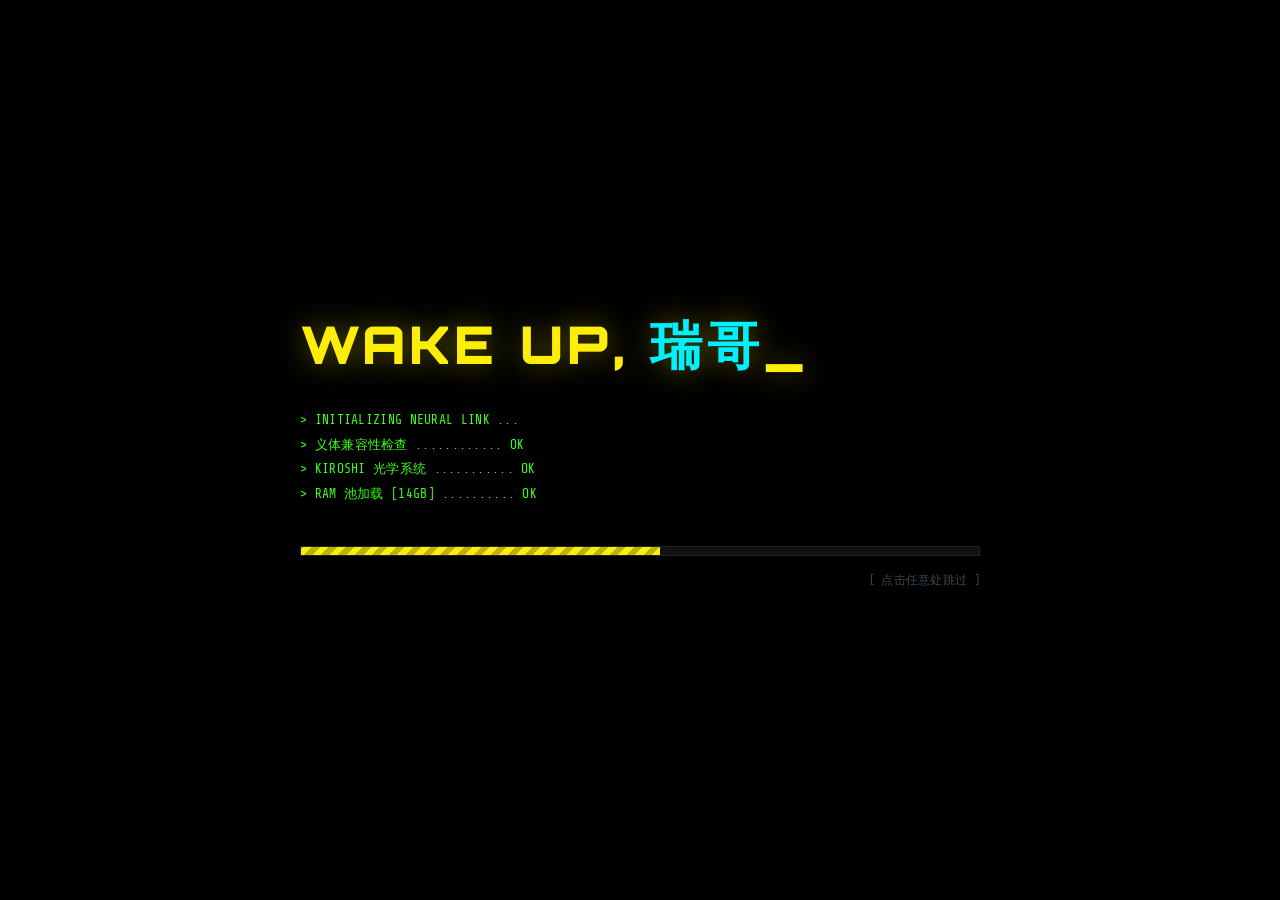
==== commit e9817d96: "feat: 首页轻量化+一屏锁定+属性/义体/专长拆三页 (v1.3.0) - 多页拆分: index / attributes / cyberware / perks / braindance / " ====
--- a/index.html
+++ b/index.html
@@ -1 +1 @@
-<!doctype html><html lang=zh-CN><head><meta charset=UTF-8><meta name=viewport content="width=device-width,initial-scale=1"><title>瑞哥.夜之城个人终端</title><link rel=icon type=image/svg+xml href=assets/favicon.svg><meta name=description content="一个赛博朋克2077风格的个人主页 —— 义体、专长、超梦档案与网络浪人日志。"><link rel=preconnect href=https://fonts.googleapis.com><link rel=preconnect href=https://fonts.gstatic.com crossorigin><link href="https://fonts.googleapis.com/css2?family=Orbitron:wght@500;700;900&family=Rajdhani:wght@400;500;600;700&family=Share+Tech+Mono&display=swap" rel=stylesheet><style>:root{--yellow:#FCEE0A;--yellow-dim:#b8ab06;--cyan:#00F0FF;--cyan-dim:#0aa7b3;--red:#FF003C;--pink:#FF2E88;--purple:#BD00FF;--orange:#FF9F1C;--green:#39FF14;--bg:#04060A;--bg2:#080C12;--panel:rgba(8,13,20,.82);--panel-solid:#0A0F16;--line:rgba(0,240,255,.18);--line-soft:rgba(0,240,255,.08);--text:#D8E4EC;--dim:#5E7180;--mono:'Share Tech Mono','Courier New',monospace;--ui:'Rajdhani','PingFang SC','Hiragino Sans GB','Microsoft YaHei',sans-serif;--disp:'Orbitron','Rajdhani','PingFang SC','Microsoft YaHei',sans-serif}*{margin:0;padding:0;box-sizing:border-box}html{scroll-behavior:smooth}body{background:var(--bg);color:var(--text);font-family:var(--ui);font-size:17px;letter-spacing:.02em;overflow-x:hidden;cursor:default}::selection{background:var(--yellow);color:#000}a{color:var(--cyan);text-decoration:none}img{max-width:100%;display:block}button{font-family:var(--ui);cursor:pointer}.fx-scanlines{position:fixed;inset:0;pointer-events:none;z-index:9000;background:repeating-linear-gradient(0deg,rgba(0,0,0,.14) 0 1px,transparent 1px 3px);mix-blend-mode:multiply}.fx-crtbar{position:fixed;left:0;right:0;height:120px;pointer-events:none;z-index:9001;background:linear-gradient(180deg,transparent,rgba(0,240,255,.045),transparent);animation:crtbar 7s linear infinite}@keyframes crtbar{0%{top:-15%}100%{top:110%}}.fx-noise{position:fixed;inset:-50%;width:200%;height:200%;pointer-events:none;z-index:8999;opacity:.05;background-image:url("data:image/svg+xml,%3Csvg xmlns='http://www.w3.org/2000/svg' width='120' height='120'%3E%3Cfilter id='n'%3E%3CfeTurbulence type='fractalNoise' baseFrequency='0.9' numOctaves='2'/%3E%3C/filter%3E%3Crect width='120' height='120' filter='url(%23n)' opacity='1'/%3E%3C/svg%3E");animation:noiseShift .45s steps(3) infinite}@keyframes noiseShift{0%{transform:translate(0,0)}33%{transform:translate(-2%,1%)}66%{transform:translate(1%,-2%)}100%{transform:translate(0,0)}}.fx-vignette{position:fixed;inset:0;pointer-events:none;z-index:8998;background:radial-gradient(ellipse at center,transparent 55%,rgba(0,0,0,.55) 100%)}#cursor-glow{position:fixed;width:520px;height:520px;border-radius:50%;pointer-events:none;z-index:1;background:radial-gradient(circle,rgba(0,240,255,.06) 0,transparent 60%);transform:translate(-50%,-50%);transition:opacity .4s}.glitch{position:relative;display:inline-block;color:var(--text)}.glitch::after,.glitch::before{content:attr(data-text);position:absolute;inset:0;overflow:hidden}.glitch::before{color:var(--cyan);z-index:-1;animation:gl-a 3.2s infinite steps(1)}.glitch::after{color:var(--red);z-index:-2;animation:gl-b 2.7s infinite steps(1)}@keyframes gl-a{0%,100%,88%{transform:translate(0);opacity:0}89%{transform:translate(-4px,2px);opacity:.8;clip-path:inset(10% 0 55% 0)}91%{transform:translate(3px,-1px);opacity:.8;clip-path:inset(60% 0 8% 0)}93%{transform:translate(-2px,0);opacity:.8;clip-path:inset(30% 0 40% 0)}95%{opacity:0}}@keyframes gl-b{0%,100%,82%{transform:translate(0);opacity:0}83%{transform:translate(4px,-2px);opacity:.8;clip-path:inset(45% 0 20% 0)}86%{transform:translate(-3px,2px);opacity:.8;clip-path:inset(5% 0 75% 0)}90%{transform:translate(2px,0);opacity:.8;clip-path:inset(70% 0 5% 0)}93%{opacity:0}}.glitch:hover::before{animation:gl-a .4s infinite steps(1)}.glitch:hover::after{animation:gl-b .35s infinite steps(1)}.glitch.y{color:var(--yellow)}.glitch.y::before{color:var(--pink)}.glitch.y::after{color:var(--cyan)}section{position:relative;padding:110px 6vw;max-width:1480px;margin:0 auto;z-index:2}.sec-tag{font-family:var(--mono);color:var(--cyan);font-size:14px;letter-spacing:.35em;margin-bottom:10px;opacity:.85}.sec-title{font-family:var(--disp);font-weight:900;font-size:clamp(34px,4.6vw,58px);letter-spacing:.06em;line-height:1.05;margin-bottom:14px;text-transform:uppercase}.sec-sub{color:var(--dim);font-size:17px;max-width:640px;line-height:1.7;margin-bottom:48px}.sec-head{margin-bottom:10px}.cut{clip-path:polygon(14px 0,100% 0,100% calc(100% - 14px),calc(100% - 14px) 100%,0 100%,0 14px)}.cut-sm{clip-path:polygon(8px 0,100% 0,100% calc(100% - 8px),calc(100% - 8px) 100%,0 100%,0 8px)}.reveal{opacity:0;transform:translateY(34px);transition:opacity .8s cubic-bezier(.2,.7,.2,1),transform .8s cubic-bezier(.2,.7,.2,1)}.reveal.in{opacity:1;transform:none}.corner-brackets{position:relative}.corner-brackets::after,.corner-brackets::before{content:"";position:absolute;width:16px;height:16px;pointer-events:none;transition:all .3s}.corner-brackets::before{top:-1px;left:-1px;border-top:2px solid var(--yellow);border-left:2px solid var(--yellow)}.corner-brackets::after{bottom:-1px;right:-1px;border-bottom:2px solid var(--yellow);border-right:2px solid var(--yellow)}#boot{position:fixed;inset:0;background:#000;z-index:10000;display:flex;align-items:center;justify-content:center;transition:opacity .7s,visibility .7s}#boot.done{opacity:0;visibility:hidden}.boot-box{width:min(680px,88vw)}.boot-logo{font-family:var(--disp);font-weight:900;font-size:clamp(28px,5vw,52px);color:var(--yellow);letter-spacing:.08em;text-shadow:0 0 30px rgba(252,238,10,.4);animation:flicker 2.4s infinite}.boot-logo span{color:var(--cyan)}@keyframes flicker{0%,100%{opacity:1}3%{opacity:.4}5%{opacity:1}42%{opacity:1}43%{opacity:.5}44%{opacity:1}67%{opacity:1}68%{opacity:.3}69%{opacity:1}}.boot-lines{font-family:var(--mono);font-size:13px;color:var(--dim);margin:26px 0 18px;min-height:120px;line-height:1.9}.boot-lines .ok{color:var(--green)}.boot-lines .warn{color:var(--yellow)}.boot-lines .err{color:var(--red)}.boot-bar{height:10px;background:#111;border:1px solid #222;position:relative;overflow:hidden}.boot-bar i{position:absolute;inset:0;background:var(--yellow);width:0%;transition:width .3s;background-image:repeating-linear-gradient(-45deg,transparent 0 6px,rgba(0,0,0,.25) 6px 12px)}.boot-skip{margin-top:16px;font-family:var(--mono);font-size:12px;color:#3a4750;text-align:right}#nav{position:fixed;top:0;left:0;right:0;z-index:9500;display:flex;align-items:center;gap:26px;padding:0 clamp(16px,3vw,40px);height:64px;background:linear-gradient(180deg,rgba(4,6,10,.92),rgba(4,6,10,.75));backdrop-filter:blur(10px);border-bottom:1px solid var(--line-soft)}.nav-logo{font-family:var(--disp);font-weight:900;font-size:20px;color:var(--yellow);letter-spacing:.1em;display:flex;align-items:center;gap:10px}.nav-logo .box{width:26px;height:26px;background:var(--yellow);color:#000;display:grid;place-items:center;font-size:15px;clip-path:polygon(5px 0,100% 0,100% calc(100% - 5px),calc(100% - 5px) 100%,0 100%,0 5px)}.nav-links{display:flex;gap:4px;margin-left:auto}.nav-links a{font-family:var(--mono);font-size:13px;letter-spacing:.14em;color:var(--dim);padding:8px 14px;position:relative;transition:color .2s}.nav-links a::before{content:"//";color:var(--cyan);margin-right:6px;opacity:0;transition:opacity .2s}.nav-links a.active,.nav-links a:hover{color:var(--yellow)}.nav-links a.active::before,.nav-links a:hover::before{opacity:1}.nav-eddies{font-family:var(--mono);font-size:13px;color:var(--green);border:1px solid rgba(57,255,20,.3);padding:6px 14px;letter-spacing:.1em;white-space:nowrap}.nav-eddies b{color:var(--green)}#nav-burger{display:none;background:0 0;border:1px solid var(--line);color:var(--cyan);font-family:var(--mono);padding:6px 12px;font-size:14px}#hero{min-height:100vh;display:flex;flex-direction:column;justify-content:center;padding:130px 6vw 60px;max-width:none;overflow:hidden}.hero-bg{position:absolute;inset:0;z-index:-2}.hero-bg img{width:100%;height:100%;object-fit:cover;opacity:.5;transform:scale(1.06);transition:transform .2s ease-out;filter:saturate(1.15) contrast(1.05)}.hero-bg::after{content:"";position:absolute;inset:0;background:linear-gradient(180deg,rgba(4,6,10,.85) 0,rgba(4,6,10,.25) 40%,rgba(4,6,10,.92) 88%),linear-gradient(90deg,rgba(4,6,10,.8),transparent 55%)}.hero-grid{position:absolute;inset:0;z-index:-1;pointer-events:none;opacity:.14;background-image:linear-gradient(rgba(0,240,255,.35) 1px,transparent 1px),linear-gradient(90deg,rgba(0,240,255,.35) 1px,transparent 1px);background-size:80px 80px;mask-image:radial-gradient(ellipse 75% 65% at 50% 45%,#000 30%,transparent 75%);-webkit-mask-image:radial-gradient(ellipse 75% 65% at 50% 45%,#000 30%,transparent 75%)}.hero-inner{max-width:1480px;margin:0 auto;width:100%}.hero-top{display:flex;align-items:flex-start;justify-content:space-between;gap:30px;flex-wrap:wrap}.hero-id{display:flex;gap:22px;align-items:center}.avatar-frame{width:132px;height:132px;flex:none;position:relative;padding:5px;background:linear-gradient(135deg,var(--yellow),#000 45%,var(--cyan));clip-path:polygon(16px 0,100% 0,100% calc(100% - 16px),calc(100% - 16px) 100%,0 100%,0 16px)}.avatar-frame img{width:100%;height:100%;object-fit:cover;filter:saturate(1.1)}.avatar-frame::after{content:"SCAN OK";position:absolute;bottom:8px;left:8px;font-family:var(--mono);font-size:9px;letter-spacing:.2em;color:var(--green);background:rgba(0,0,0,.7);padding:2px 6px}.hero-meta{font-family:var(--mono);font-size:13px;color:var(--dim);line-height:2}.hero-meta b{color:var(--cyan);font-weight:400}.hero-meta .lv{color:var(--yellow)}.hero-title{margin:44px 0 8px}.hero-title h1{font-family:var(--disp);font-weight:900;font-size:clamp(56px,11vw,150px);line-height:.92;letter-spacing:.02em;text-transform:uppercase}.hero-title h1 .dot{color:var(--yellow)}.hero-role{font-family:var(--mono);color:var(--cyan);font-size:clamp(14px,1.6vw,19px);letter-spacing:.3em;margin-top:18px}.hero-quote{margin-top:26px;font-size:clamp(18px,2.4vw,26px);font-weight:600;color:var(--text);max-width:760px;line-height:1.5}.hero-quote em{color:var(--yellow);font-style:normal}.hero-cursor{display:inline-block;width:.6em;height:1.05em;background:var(--yellow);vertical-align:-.12em;margin-left:4px;animation:blink 1s steps(1) infinite}@keyframes blink{50%{opacity:0}}.hero-cta{display:flex;gap:16px;margin-top:44px;flex-wrap:wrap}.btn{font-family:var(--mono);font-size:15px;letter-spacing:.16em;padding:15px 30px;border:none;position:relative;transition:transform .15s,filter .2s;text-transform:uppercase}.btn:hover{transform:translateY(-2px);filter:brightness(1.12)}.btn-y{background:var(--yellow);color:#000;box-shadow:0 0 24px rgba(252,238,10,.35)}.btn-y::after{content:"";position:absolute;inset:0;border:1px solid rgba(0,0,0,.35);pointer-events:none;clip-path:polygon(8px 0,100% 0,100% calc(100% - 8px),calc(100% - 8px) 100%,0 100%,0 8px)}.btn-o{background:0 0;color:var(--cyan);border:1px solid var(--cyan);box-shadow:inset 0 0 18px rgba(0,240,255,.08)}.btn-o:hover{background:rgba(0,240,255,.08)}.hero-stats{display:grid;grid-template-columns:repeat(4,1fr);gap:2px;margin-top:70px;border:1px solid var(--line-soft);background:var(--line-soft)}.stat-cell{background:rgba(5,8,12,.85);padding:22px 26px;position:relative}.stat-cell .num{font-family:var(--disp);font-weight:700;font-size:clamp(24px,3vw,40px);color:var(--yellow)}.stat-cell .num small{font-size:.5em;color:var(--cyan)}.stat-cell .lbl{font-family:var(--mono);font-size:12px;color:var(--dim);letter-spacing:.2em;margin-top:6px}.stat-cell::before{content:"";position:absolute;top:0;left:0;width:26px;height:2px;background:var(--cyan)}.ticker{border-top:1px solid var(--line-soft);border-bottom:1px solid var(--line-soft);background:#060a0f;overflow:hidden;position:relative;z-index:2}.ticker-track{display:flex;width:max-content;animation:tick 36s linear infinite;gap:0}.ticker:hover .ticker-track{animation-play-state:paused}@keyframes tick{to{transform:translateX(-50%)}}.ticker-item{font-family:var(--mono);font-size:13px;letter-spacing:.08em;color:var(--dim);padding:12px 34px;white-space:nowrap}.ticker-item b{color:var(--red);font-weight:400;margin-right:10px}.ticker-item.warn b{color:var(--yellow)}.attr-grid{display:grid;grid-template-columns:repeat(5,1fr);gap:18px}.attr-card{background:var(--panel);border:1px solid var(--line-soft);padding:26px 22px 30px;position:relative;transition:border-color .3s,transform .3s}.attr-card:hover{border-color:var(--line);transform:translateY(-6px)}.attr-card .ic{font-size:30px;margin-bottom:14px;display:block;filter:drop-shadow(0 0 8px currentColor)}.attr-card h3{font-family:var(--disp);font-size:17px;letter-spacing:.08em;margin-bottom:2px}.attr-card .en{font-family:var(--mono);font-size:11px;color:var(--dim);letter-spacing:.18em;display:block;margin-bottom:18px}.attr-level{font-family:var(--disp);font-weight:700;font-size:34px;color:var(--yellow);margin-bottom:12px}.attr-level small{font-size:13px;color:var(--dim);font-family:var(--mono)}.bar{height:8px;background:#0d1319;position:relative;overflow:hidden;border:1px solid #131b23}.bar i{position:absolute;inset:0 100% 0 0;transition:right 1.4s cubic-bezier(.2,.8,.2,1)}.bar i::after{content:"";position:absolute;inset:0;background-image:repeating-linear-gradient(90deg,transparent 0 8px,rgba(0,0,0,.35) 8px 10px)}.bar i.c1{background:linear-gradient(90deg,#7a0f22,var(--red))}.bar i.c2{background:linear-gradient(90deg,#0b6e46,var(--green))}.bar i.c3{background:linear-gradient(90deg,#8a5b00,var(--orange))}.bar i.c4{background:linear-gradient(90deg,#065c7a,var(--cyan))}.bar i.c5{background:linear-gradient(90deg,#4b0b6b,var(--purple))}.attr-skills{margin-top:16px;display:flex;flex-direction:column;gap:6px}.attr-skills span{font-family:var(--mono);font-size:12px;color:var(--dim);display:flex;justify-content:space-between}.attr-skills span em{font-style:normal;color:var(--cyan)}.cw-layout{display:grid;grid-template-columns:minmax(260px,420px) 1fr;gap:34px;align-items:start}.cw-visual{position:sticky;top:90px}.cw-visual img{border:1px solid var(--line-soft);filter:saturate(1.1) contrast(1.05)}.cw-visual .scanline{position:absolute;left:0;right:0;height:3px;background:linear-gradient(90deg,transparent,var(--cyan),transparent);box-shadow:0 0 18px var(--cyan);animation:scanY 4s ease-in-out infinite;opacity:.8}@keyframes scanY{0%,100%{top:4%}50%{top:94%}}.cw-visual .hud{position:absolute;top:12px;right:12px;font-family:var(--mono);font-size:11px;color:var(--cyan);text-align:right;line-height:1.9;background:rgba(0,0,0,.55);padding:8px 12px;border:1px solid var(--line-soft)}.cw-grid{display:grid;grid-template-columns:repeat(auto-fill,minmax(290px,1fr));gap:18px}.cw-card{background:var(--panel);border:1px solid var(--line-soft);padding:22px;position:relative;cursor:pointer;transition:transform .25s,box-shadow .25s,border-color .25s}.cw-card:hover{transform:translateY(-5px);border-color:rgba(252,238,10,.4);box-shadow:0 14px 40px rgba(0,0,0,.55),0 0 22px rgba(252,238,10,.07)}.cw-slot{display:flex;align-items:center;gap:10px;font-family:var(--mono);font-size:12px;letter-spacing:.16em;margin-bottom:14px}.cw-slot .glyph{width:34px;height:34px;display:grid;place-items:center;font-size:17px;background:#0d141b;border:1px solid var(--line-soft)}.cw-card h4{font-size:20px;font-weight:700;margin-bottom:2px}.cw-card .en{font-family:var(--mono);font-size:11px;color:var(--dim);letter-spacing:.1em;display:block;margin-bottom:14px}.cw-rarity{font-family:var(--mono);font-size:11px;letter-spacing:.2em;padding:3px 10px;display:inline-block;margin-bottom:12px}.r-epic{color:#c77dff;background:rgba(189,0,255,.12);border:1px solid rgba(189,0,255,.4)}.r-legend{color:#ffb347;background:rgba(255,159,28,.1);border:1px solid rgba(255,159,28,.45)}.r-iconic{color:#ff5c7a;background:rgba(255,0,60,.1);border:1px solid rgba(255,0,60,.5)}.cw-stat{font-family:var(--mono);font-size:12px;color:var(--dim);line-height:1.9}.cw-stat b{color:var(--cyan);font-weight:400}.cw-price{margin-top:14px;padding-top:12px;border-top:1px dashed #1c2830;font-family:var(--mono);font-size:14px;color:var(--green);display:flex;justify-content:space-between;align-items:center}.cw-price .req{color:var(--dim);font-size:11px}.cw-card .corner-brackets::after,.cw-card .corner-brackets::before{border-color:transparent}.cw-card:hover .corner-brackets::after,.cw-card:hover .corner-brackets::before{border-color:var(--yellow)}#modal{position:fixed;inset:0;z-index:9700;display:none;align-items:center;justify-content:center;background:rgba(2,4,7,.82);backdrop-filter:blur(6px);padding:20px}#modal.open{display:flex}.modal-box{width:min(640px,94vw);background:var(--panel-solid);border:1px solid rgba(252,238,10,.35);box-shadow:0 0 60px rgba(252,238,10,.08),0 30px 80px rgba(0,0,0,.7);padding:34px;position:relative;animation:mIn .3s cubic-bezier(.2,.8,.2,1)}@keyframes mIn{from{transform:translateY(24px) scale(.97);opacity:0}to{transform:none;opacity:1}}.modal-box .m-close{position:absolute;top:12px;right:12px;background:0 0;border:1px solid var(--line);color:var(--dim);width:34px;height:34px;font-family:var(--mono);font-size:14px}.modal-box .m-close:hover{color:var(--red);border-color:var(--red)}.modal-box h4{font-family:var(--disp);font-size:24px;margin:10px 0 4px}.modal-box .m-en{font-family:var(--mono);font-size:12px;color:var(--dim);letter-spacing:.15em;margin-bottom:18px}.modal-box .m-desc{color:#9fb3c0;line-height:1.8;margin-bottom:20px;font-size:16px}.m-rows{font-family:var(--mono);font-size:13px;display:grid;gap:8px;margin-bottom:22px}.m-rows div{display:flex;justify-content:space-between;border-bottom:1px dashed #1c2830;padding-bottom:8px}.m-rows span{color:var(--dim)}.m-rows b{color:var(--cyan);font-weight:400}.m-warn{font-family:var(--mono);font-size:12px;color:var(--red);border:1px dashed rgba(255,0,60,.4);padding:12px 14px;line-height:1.8;background:rgba(255,0,60,.04)}.perk-cols{display:grid;grid-template-columns:repeat(3,1fr);gap:20px}.perk-col{background:var(--panel);border:1px solid var(--line-soft);padding:26px}.perk-col h3{font-family:var(--disp);font-size:16px;letter-spacing:.1em;display:flex;align-items:center;gap:12px;margin-bottom:4px}.perk-col h3 i{width:10px;height:10px;background:currentColor;display:inline-block;transform:rotate(45deg);box-shadow:0 0 10px currentColor}.perk-col .p-en{font-family:var(--mono);font-size:11px;color:var(--dim);letter-spacing:.2em;display:block;margin-bottom:20px}.perk{display:flex;gap:12px;align-items:flex-start;padding:11px 12px;border:1px solid transparent;position:relative;margin-bottom:6px;transition:background .2s,border-color .2s}.perk:hover{background:rgba(0,240,255,.04);border-color:var(--line-soft)}.perk .node{width:22px;height:22px;flex:none;margin-top:2px;display:grid;place-items:center;font-family:var(--mono);font-size:10px;border:1px solid var(--cyan);color:var(--cyan)}.perk .p-name{font-size:16px;font-weight:600}.perk .p-desc{font-family:var(--mono);font-size:11.5px;color:var(--dim);line-height:1.6;margin-top:2px}.perk.max .node{background:var(--yellow);border-color:var(--yellow);color:#000}.perk.locked{opacity:.42}.perk.locked .node{border-color:var(--dim);color:var(--dim)}.perk.locked .p-name::after{content:" [未解锁]";font-family:var(--mono);font-size:10px;color:var(--red);letter-spacing:.1em}.perk-path{height:14px;border-left:1px dashed #1e2c36;margin-left:23px}.bd-grid{display:grid;grid-template-columns:repeat(auto-fill,minmax(330px,1fr));gap:20px}.bd-card{background:var(--panel);border:1px solid var(--line-soft);padding:26px;display:flex;flex-direction:column;gap:12px;position:relative;overflow:hidden;transition:transform .25s,border-color .25s}.bd-card:hover{transform:translateY(-6px);border-color:rgba(0,240,255,.35)}.bd-card::before{content:"";position:absolute;top:0;left:0;right:0;height:2px;background:linear-gradient(90deg,var(--cyan),transparent);transform:scaleX(0);transform-origin:left;transition:transform .4s}.bd-card:hover::before{transform:scaleX(1)}.bd-meta{display:flex;gap:14px;font-family:var(--mono);font-size:11px;color:var(--dim);letter-spacing:.14em}.bd-meta .tag{color:var(--yellow)}.bd-card h4{font-size:21px;font-weight:700;line-height:1.35;transition:color .2s}.bd-card:hover h4{color:var(--yellow)}.bd-card p{color:#93a7b4;font-size:15px;line-height:1.75;flex:1}.bd-foot{display:flex;justify-content:space-between;align-items:center;font-family:var(--mono);font-size:12px;color:var(--dim);padding-top:14px;border-top:1px dashed #1c2830}.bd-foot a{letter-spacing:.15em}.bd-foot a:hover{color:var(--yellow)}body.bd-open{overflow:hidden}#bd-player{position:fixed;inset:0;z-index:9800;display:none;align-items:center;justify-content:center;padding:20px;background:radial-gradient(ellipse at 50% 62%,rgba(0,22,30,.9) 0,rgba(2,4,7,.97) 68%);backdrop-filter:blur(9px)}#bd-player.open{display:flex}#bd-player::before{content:"";position:absolute;inset:0;pointer-events:none;opacity:.55;background-image:linear-gradient(rgba(0,240,255,.07) 1px,transparent 1px),linear-gradient(90deg,rgba(0,240,255,.07) 1px,transparent 1px);background-size:46px 46px}#bd-player::after{content:"";position:absolute;inset:0;pointer-events:none;opacity:0;background:linear-gradient(0deg,rgba(255,255,255,.85),rgba(0,240,255,.35) 35%,transparent 60%)}#bd-player.ending::after{animation:bdRgbBurst 1.5s steps(3) forwards}@keyframes bdRgbBurst{0%,38%{opacity:0}42%{opacity:.55}46%{opacity:0}58%{opacity:.35}64%{opacity:0}100%{opacity:0}}.bd-stage{position:relative;width:min(1080px,94vw);padding:42px 0 64px;animation:bdStageIn .55s cubic-bezier(.2,.8,.2,1) both}@keyframes bdStageIn{from{opacity:0;transform:translateY(26px)}to{opacity:1;transform:none}}.bd-beam{position:absolute;left:50%;bottom:52px;width:152%;height:84%;transform:translateX(-50%);z-index:0;pointer-events:none;background:linear-gradient(0deg,rgba(0,240,255,.22),rgba(0,240,255,.04) 58%,transparent 100%);clip-path:polygon(50% 100%,2% 0,98% 0);filter:blur(3px);animation:bdBeamPulse 3.4s ease-in-out infinite}@keyframes bdBeamPulse{0%,100%{opacity:.42}50%{opacity:.85}}.bd-floor{position:absolute;left:50%;bottom:44px;width:74%;height:44px;transform:translateX(-50%);z-index:1;pointer-events:none;background:radial-gradient(ellipse,rgba(0,240,255,.3),transparent 70%);filter:blur(7px)}.bd-frame{position:relative;z-index:2;transform-origin:bottom center}.bd-screen{position:relative;aspect-ratio:16/9;background:#000;overflow:hidden;border:1px solid rgba(0,240,255,.5);box-shadow:0 0 40px rgba(0,240,255,.22),inset 0 0 70px rgba(0,240,255,.07);clip-path:polygon(20px 0,100% 0,100% calc(100% - 20px),calc(100% - 20px) 100%,0 100%,0 20px)}.bd-screen iframe,.bd-screen video{position:absolute;inset:0;width:100%;height:100%;border:0;display:block}.bd-screen video{object-fit:contain;background:#000}.bd-ctl{background:0 0;border:1px solid rgba(0,240,255,.45);color:var(--cyan);font-family:var(--mono);font-size:10px;line-height:1;letter-spacing:0;padding:6px 9px;min-width:36px;text-align:center;transition:background .2s,color .2s,border-color .2s}.bd-ctl:hover{background:rgba(0,240,255,.12);color:var(--yellow);border-color:var(--yellow)}.bd-screen .bd-fx-scan{position:absolute;inset:0;z-index:5;pointer-events:none;background:repeating-linear-gradient(0deg,rgba(0,0,0,.26) 0 2px,transparent 2px 4px)}.bd-screen .bd-fx-glow{position:absolute;inset:0;z-index:6;pointer-events:none;background:radial-gradient(ellipse at 50% 50%,transparent 52%,rgba(0,240,255,.18) 100%);animation:bdHoloFlicker 4.6s infinite}@keyframes bdHoloFlicker{0%,100%{opacity:.85}46%{opacity:1}47.5%{opacity:.42}49%{opacity:1}87%{opacity:.6}88.5%{opacity:.96}}.bd-screen .bd-fx-line{position:absolute;left:0;right:0;height:2px;z-index:7;pointer-events:none;background:linear-gradient(90deg,transparent,rgba(0,240,255,.55),transparent);animation:bdSweep 5.5s linear infinite}@keyframes bdSweep{0%{top:-2%}100%{top:102%}}.bd-hud-bottom,.bd-hud-top{position:absolute;left:0;right:0;display:flex;align-items:center;font-family:var(--mono);font-size:11px;letter-spacing:.18em}.bd-hud-top{top:0;height:30px;color:var(--cyan);justify-content:space-between;gap:12px}.bd-hud-top .bd-rec{display:flex;align-items:center;gap:9px;overflow:hidden;white-space:nowrap}.bd-hud-top .bd-rec i{width:9px;height:9px;border-radius:50%;background:var(--red);box-shadow:0 0 12px var(--red);animation:bdRec 1.3s infinite;flex:none}@keyframes bdRec{0%,100%{opacity:1}50%{opacity:.15}}.bd-close{background:0 0;border:1px solid rgba(0,240,255,.45);color:var(--cyan);font-family:var(--mono);font-size:11px;letter-spacing:.16em;padding:6px 13px;white-space:nowrap;transition:background .2s,color .2s,border-color .2s}.bd-close:hover{background:rgba(0,240,255,.12);color:var(--yellow);border-color:var(--yellow)}.bd-hud-bottom{bottom:0;height:40px;color:var(--dim);gap:14px}.bd-hud-bottom #bd-time{white-space:nowrap;color:var(--yellow)}.bd-prog{flex:1;height:6px;background:#0a1014;border:1px solid rgba(0,240,255,.25);position:relative;overflow:hidden;min-width:60px}.bd-prog i{position:absolute;inset:0 100% 0 0;transition:right .25s linear;background:linear-gradient(90deg,var(--cyan),var(--yellow));box-shadow:0 0 14px rgba(0,240,255,.55)}.bd-endbtn{background:0 0;border:1px solid rgba(255,0,60,.5);color:var(--red);font-family:var(--mono);font-size:11px;letter-spacing:.16em;padding:6px 13px;white-space:nowrap;transition:background .2s}.bd-endbtn:hover{background:rgba(255,0,60,.14)}.bd-collapse{position:absolute;left:0;right:0;bottom:44px;height:3px;z-index:8;opacity:0;pointer-events:none;background:linear-gradient(90deg,transparent,#fff,var(--cyan),#fff,transparent);box-shadow:0 0 26px var(--cyan)}#bd-player.ending .bd-collapse{animation:bdCollapse 1.5s ease-out forwards}@keyframes bdCollapse{0%,52%{opacity:0;transform:scaleX(1)}60%{opacity:1;transform:scaleX(1.02)}78%{opacity:.85;transform:scaleX(1.2)}100%{opacity:0;transform:scaleX(1.5)}}.bd-end-flash{position:absolute;left:50%;top:44%;transform:translate(-50%,-50%);z-index:9;opacity:0;pointer-events:none;text-align:center}.bd-end-flash .t1{display:block;font-family:var(--disp);font-weight:900;font-size:clamp(20px,3.4vw,42px);letter-spacing:.3em;color:#fff;text-shadow:0 0 30px var(--cyan),0 0 70px var(--cyan)}.bd-end-flash .t2{display:block;font-family:var(--mono);font-size:clamp(10px,1.1vw,13px);letter-spacing:.42em;color:var(--cyan);margin-top:12px}#bd-player.ending .bd-end-flash{animation:bdEndFlash 1.5s ease-out forwards}@keyframes bdEndFlash{0%,36%{opacity:0;transform:translate(-50%,-50%) scale(1)}44%{opacity:1;transform:translate(-50%,-50%) scale(1);letter-spacing:.3em}66%{opacity:1;transform:translate(-50%,-50%) scale(1)}100%{opacity:0;transform:translate(-50%,-50%) scale(1.06)}}#bd-player.ending .bd-frame{animation:bdHoloOut 1.5s cubic-bezier(.5,0,.75,0) forwards}@keyframes bdHoloOut{0%{opacity:1;transform:none;filter:none}16%{transform:translateX(-9px) scaleY(1.02);filter:brightness(1.7) saturate(1.4) hue-rotate(-8deg)}25%{transform:translateX(10px) skewX(-2deg);filter:brightness(1.5) hue-rotate(12deg)}40%{transform:scaleY(.62) translateY(4px);filter:brightness(2.5) hue-rotate(22deg);opacity:.96}60%{transform:scaleY(.17) scaleX(1.03);filter:brightness(3.6) blur(1.5px);opacity:.85}76%{transform:scaleY(.03) scaleX(1.08);filter:brightness(5) blur(1px);opacity:.9}100%{transform:scaleY(0) scaleX(1.16);filter:brightness(6.5) blur(3px);opacity:0}}#bd-player.ending .bd-beam{animation:bdBeamOut 1.5s ease-in forwards}@keyframes bdBeamOut{0%{opacity:.8}55%{opacity:1}100%{opacity:0}}#bd-player.ending .bd-floor{animation:bdBeamOut 1.5s ease-in forwards}#bd-player.ending .bd-hud-bottom,#bd-player.ending .bd-hud-top{animation:bdHudOut 1.5s ease-out forwards}@keyframes bdHudOut{0%,30%{opacity:1}100%{opacity:0}}.bd-toast{position:fixed;left:50%;bottom:34px;transform:translate(-50%,18px);z-index:9900;pointer-events:none;font-family:var(--mono);font-size:12px;letter-spacing:.16em;color:var(--cyan);background:rgba(4,10,14,.95);border:1px solid rgba(0,240,255,.42);padding:12px 24px;box-shadow:0 0 32px rgba(0,240,255,.2);opacity:0;transition:opacity .3s,transform .3s}.bd-toast.show{opacity:1;transform:translate(-50%,0)}@media (max-width:760px){.bd-stage{width:96vw}.bd-hud-bottom,.bd-hud-top{font-size:9.5px;letter-spacing:.08em}.bd-hud-top .bd-rec span{display:none}.bd-hud-bottom{gap:8px}.bd-endbtn{padding:5px 8px;font-size:9.5px}.bd-close{padding:5px 9px;font-size:9.5px}}#quotes{padding-top:60px}.quote-stage{background:var(--panel);border:1px solid var(--line-soft);padding:clamp(30px,5vw,64px);position:relative;min-height:250px;display:flex;flex-direction:column;justify-content:center}.quote-stage::before{content:"\201C";position:absolute;top:-6px;left:22px;font-family:var(--disp);font-size:150px;color:rgba(252,238,10,.12);line-height:1}#quote-text{font-size:clamp(21px,3vw,32px);font-weight:600;line-height:1.55;max-width:900px;min-height:2.2em}#quote-author{font-family:var(--mono);font-size:14px;color:var(--cyan);letter-spacing:.2em;margin-top:24px}#quote-author::before{content:"—— "}.quote-nav{display:flex;gap:10px;margin-top:34px}.q-dot{width:34px;height:5px;background:#182430;border:none;transition:background .3s}.q-dot.on{background:var(--yellow);box-shadow:0 0 10px rgba(252,238,10,.5)}.term{background:#03050799;border:1px solid var(--line-soft);box-shadow:inset 0 0 60px rgba(0,240,255,.03);font-family:var(--mono)}.term-head{display:flex;gap:8px;align-items:center;padding:12px 18px;border-bottom:1px solid var(--line-soft);font-size:12px;color:var(--dim);letter-spacing:.12em}.term-head i{width:10px;height:10px;border-radius:50%;display:inline-block}.term-head i:first-child{background:var(--red)}.term-head i:nth-child(2){background:var(--yellow)}.term-head i:nth-child(3){background:var(--green)}.term-head span{margin-left:10px}.term-body{padding:22px;height:340px;overflow-y:auto;font-size:14px;line-height:1.95}.term-body::-webkit-scrollbar{width:6px}.term-body::-webkit-scrollbar-thumb{background:#17242e}.term-body .t-line{white-space:pre-wrap;word-break:break-all}.term-body .t-cmd{color:var(--yellow)}.term-body .t-sys{color:var(--cyan)}.term-body .t-dim{color:var(--dim)}.term-body .t-err{color:var(--red)}.term-body .t-ok{color:var(--green)}.term-input{display:flex;gap:10px;align-items:center;padding:14px 22px;border-top:1px solid var(--line-soft)}.term-input .prompt{color:var(--yellow);font-family:var(--mono);font-size:14px;white-space:nowrap}.term-input input{flex:1;background:0 0;border:none;outline:0;color:var(--text);font-family:var(--mono);font-size:14px;caret-color:var(--yellow)}.term-input input::placeholder{color:#31404b}footer{border-top:1px solid var(--line-soft);background:#04070b;position:relative;z-index:2}.corp-strip{display:flex;justify-content:center;gap:clamp(18px,4vw,60px);flex-wrap:wrap;padding:34px 6vw;border-bottom:1px solid var(--line-soft)}.corp{font-family:var(--disp);font-weight:700;font-size:15px;letter-spacing:.18em;color:#2e3d49;transition:color .3s,text-shadow .3s;cursor:default}.corp:hover{color:var(--red);text-shadow:0 0 18px rgba(255,0,60,.5)}.foot-inner{max-width:1480px;margin:0 auto;padding:34px 6vw 44px;display:flex;justify-content:space-between;gap:20px;flex-wrap:wrap;font-family:var(--mono);font-size:12px;color:var(--dim);line-height:2}.foot-inner .ncpd{color:#5e7180;max-width:560px}.foot-inner b{color:var(--yellow);font-weight:400}.side-strip{position:fixed;left:0;top:50%;transform:translateY(-50%) rotate(180deg);writing-mode:vertical-rl;z-index:9400;font-family:var(--mono);font-size:10px;letter-spacing:.5em;color:#223140;pointer-events:none}.hud-corner{position:fixed;z-index:9400;width:22px;height:22px;pointer-events:none;opacity:.6}.hud-corner.tl{top:74px;left:10px;border-top:2px solid var(--cyan);border-left:2px solid var(--cyan)}.hud-corner.tr{top:74px;right:10px;border-top:2px solid var(--cyan);border-right:2px solid var(--cyan)}.hud-corner.bl{bottom:10px;left:10px;border-bottom:2px solid var(--cyan);border-left:2px solid var(--cyan)}.hud-corner.br{bottom:10px;right:10px;border-bottom:2px solid var(--cyan);border-right:2px solid var(--cyan)}#relic-hud{position:fixed;right:16px;bottom:60px;z-index:9400;font-family:var(--mono);font-size:10px;color:var(--red);letter-spacing:.2em;writing-mode:vertical-rl;opacity:.75;pointer-events:none}#burn-overlay{position:fixed;inset:0;z-index:9990;pointer-events:none;opacity:0;transition:opacity .25s;background:radial-gradient(circle at 50% 60%,rgba(255,60,0,.25),rgba(255,0,60,.12) 60%,transparent);mix-blend-mode:screen}#burn-overlay.on{opacity:1;animation:burnPulse .5s infinite alternate}@keyframes burnPulse{from{filter:brightness(.9)}to{filter:brightness(1.35)}}body.burning .glitch::before{color:var(--red)}body.burning #hero .hero-bg img{filter:saturate(1.6) hue-rotate(-30deg) contrast(1.15)}@media (max-width:1100px){.attr-grid{grid-template-columns:repeat(3,1fr)}.cw-layout{grid-template-columns:1fr}.cw-visual{display:none}.perk-cols{grid-template-columns:1fr 1fr}}@media (max-width:760px){section{padding:80px 5vw}.nav-links{display:none;position:fixed;top:64px;right:0;flex-direction:column;background:rgba(4,7,11,.97);border-left:1px solid var(--line-soft);padding:18px;width:220px}.nav-links.open{display:flex}#nav-burger{display:block;margin-left:auto}.nav-eddies{display:none}.hero-stats{grid-template-columns:repeat(2,1fr)}.attr-grid{grid-template-columns:repeat(2,1fr)}.perk-cols{grid-template-columns:1fr}.hud-corner,.side-strip{display:none}}@media (max-width:480px){.attr-grid{grid-template-columns:1fr}.avatar-frame{width:96px;height:96px}}</style></head><body><div id=boot><div class=boot-box><div class=boot-logo>WAKE UP, <span>瑞哥</span>_</div><div class=boot-lines id=boot-lines></div><div class=boot-bar><i id=boot-bar></i></div><div class=boot-skip>[ 点击任意处跳过 ]</div></div></div><div class=fx-scanlines></div><div class=fx-crtbar></div><div class=fx-noise></div><div class=fx-vignette></div><div id=cursor-glow></div><div id=burn-overlay></div><div class=side-strip>NIGHT CITY // NC-77012 // PERSONAL TERMINAL OF V.</div><div class="hud-corner tl"></div><div class="hud-corner tr"></div><div class="hud-corner bl"></div><div class="hud-corner br"></div><div id=relic-hud>RELIC 2.0 :: RUNTIME STABLE</div><header id=nav><a class=nav-logo href=#hero><span class=box>V</span>瑞哥. TERMINAL</a><nav class=nav-links id=nav-links><a href=#attributes>属性</a> <a href=#cyberware>义体</a> <a href=#perks>专长</a> <a href=#braindance>超梦档案</a> <a href=#quotes>语录</a> <a href=#terminal>接入终端</a></nav><div class=nav-eddies>€$ <b id=eddies>0</b></div><button id=nav-burger onclick='document.getElementById("nav-links").classList.toggle("open")'>MENU_</button></header><main><section id=hero><div class=hero-bg><img id=hero-img src=assets/hero-city.jpg alt=夜之城></div><div class=hero-grid></div><div class=hero-inner><div class=hero-top><div class="hero-id reveal"><div class=avatar-frame><img src=assets/portrait.jpg alt=肖像></div><div class=hero-meta><div>NETRUNNER // <b>freelancer_tier_1</b></div><div>街头声望 STREET CRED: <b class=lv>Lv.50 · MAX</b></div><div>所属: <b>自由浪人</b> / 来世酒吧常驻</div><div>当前位置: <b>沃森区 · 北橡树公寓 0716</b></div></div></div><div class="hero-meta reveal" style=""><div>SESSION ID: <b id=sess-id>--------</b></div><div>UPTIME: <b id=uptime>00:00:00</b></div><div>SYS STATUS: <b style="">ONLINE</b></div></div></div><div class="hero-title reveal"><h1><span class="glitch y" data-text=V>瑞哥</span><span class=dot>.</span></h1><div class=hero-role>FULL-STACK CHROME // 自由网络浪人 · 恶土诗人</div></div><div class="hero-quote reveal"><span id=typed></span><span class=hero-cursor></span></div><div class="hero-cta reveal"><a class="btn btn-y cut" href=#braindance>[ 查看超梦档案 ]</a> <a class="btn btn-o cut-sm" href=#terminal>[ 接入终端 ]</a></div><div class="hero-stats reveal"><div class=stat-cell><div class=num><span data-count=1188>0</span><small> 小时</small></div><div class=lbl>NET RUNTIME 工作时长</div></div><div class=stat-cell><div class=num><span data-count=128>0</span></div><div class=lbl>ACTUAL PROJECT // 实战项目</div></div><div class=stat-cell><div class=num><span data-count=56>0</span></div><div class=lbl>SHARDS // 发布的技术碎片</div></div><div class=stat-cell><div class=num><span data-count=9>0</span><small> /10</small></div><div class=lbl>CHROME INDEX 义体负载</div></div></div></div></section><div class=ticker><div class=ticker-track id=ticker-track></div></div><section id=attributes><div class="sec-head reveal"><div class=sec-tag>// 01. ATTRIBUTES :: 属性矩阵</div><h2 class=sec-title><span class="glitch y" data-text=这具身体，有几个上限>这具身体，有几个上限</span></h2><p class=sec-sub>义体医生说这些数值还能再往上压一压，前提是我愿意再切掉一点“人”的部分。目前五维面板如下，实时同步自神经接口。</p></div><div class=attr-grid><div class="attr-card cut reveal"><span class=ic style="">💀</span><h3>体格</h3><span class=en>BODY</span><div class=attr-level>16<small> /20</small></div><div class=bar><i class=c1 data-w=80%></i></div><div class=attr-skills><span>斗殴 <em>12</em></span><span>运动 <em>14</em></span><span>霰弹枪 <em>9</em></span></div></div><div class="attr-card cut reveal"><span class=ic style="">⚡</span><h3>反应</h3><span class=en>REFLEXES</span><div class=attr-level>18<small> /20</small></div><div class=bar><i class=c2 data-w=90%></i></div><div class=attr-skills><span>刀剑·螳螂刀 <em>17</em></span><span>步枪 <em>15</em></span><span>潜行 <em>12</em></span></div></div><div class="attr-card cut reveal"><span class=ic style="">🔧</span><h3>技术能力</h3><span class=en>TECHNICAL ABILITY</span><div class=attr-level>17<small> /20</small></div><div class=bar><i class=c3 data-w=85%></i></div><div class=attr-skills><span>制作 <em>18</em></span><span>工程 <em>13</em></span><span>蹂躏护甲 <em>11</em></span></div></div><div class="attr-card cut reveal"><span class=ic style="">🌐</span><h3>智力</h3><span class=en>INTELLIGENCE</span><div class=attr-level>20<small> /20</small></div><div class=bar><i class=c4 data-w=100%></i></div><div class=attr-skills><span>入侵协议 <em>20</em></span><span>快速黑客 <em>19</em></span><span>无人机 <em>10</em></span></div></div><div class="attr-card cut reveal"><span class=ic style="">🎯</span><h3>冷酷</h3><span class=en>COOL</span><div class=attr-level>15<small> /20</small></div><div class=bar><i class=c5 data-w=75%></i></div><div class=attr-skills><span>潜行狙击 <em>14</em></span><span>谈判 <em>12</em></span><span>生存意志 <em>10</em></span></div></div></div></section><section id=cyberware><div class="sec-head reveal"><div class=sec-tag>// 02. CYBERWARE :: 义体清单</div><h2 class=sec-title><span class="glitch y" data-text="Chrome 负载清单">Chrome 负载清单</span></h2><p class=sec-sub>全部从维克托（义体医生 · 沃森区）处安装。点击任意部件查看诊断详情 —— 闪烁警告表示义体负载已超过人体耐受阈值。</p></div><div class=cw-layout><div class="cw-visual reveal corner-brackets"><img src=assets/cyberware-arm.jpg alt=义体扫描><div class=scanline></div><div class=hud>SCAN MODE<br>X-RAY v2.0<br><span style="">● SYNC 100%</span></div></div><div class=cw-grid id=cw-grid></div></div></section><section id=perks><div class="sec-head reveal"><div class=sec-tag>// 03. PERKS :: 专长树</div><h2 class=sec-title><span class="glitch y" data-text=技能点都花在哪了>技能点都花在哪了</span></h2><p class=sec-sub>主修智力系快速代码，副修反应系解bug流。写代码和拆防火墙，本质上是同一件事：找到思路，然后别客气用ai技术。</p></div><div class=perk-cols><div class="perk-col reveal" style=""><h3 style=""><i></i>网络黑客</h3><span class=p-en>QUICKHACKING TREE</span><div class="perk max"><div class=node>MAX</div><div><div class=p-name>幽灵协议</div><div class=p-desc>远程入侵无需视线接触，同时保持RAM隐匿状态。</div></div></div><div class="perk max"><div class=node>MAX</div><div><div class=p-name>蔓延感染</div><div class=p-desc>对目标上传的快速黑客将自动传播至周围敌人。</div></div></div><div class=perk><div class=node>3/5</div><div><div class=p-name>短路</div><div class=p-desc>对电子设备造成过载伤害，瘫痪炮塔与义体。</div></div></div><div class=perk><div class=node>2/3</div><div><div class=p-name>mass 漏洞</div><div class=p-desc>同时上传多个快速黑客，锁定时间大幅缩短。</div></div></div><div class="perk locked"><div class=node>—</div><div><div class=p-name>黑冰协议</div><div class=p-desc>需要智力 20 + 专长点 ×12 解锁。</div></div></div></div><div class="perk-col reveal" style=""><h3 style=""><i></i>刀剑流</h3><span class=p-en>BLADES TREE</span><div class="perk max"><div class=node>MAX</div><div><div class=p-name>螳螂刀·穿刺</div><div class=p-desc>跳劈穿透敌人护甲，造成出血效果。</div></div></div><div class=perk><div class=node>2/3</div><div><div class=p-name>格挡反击</div><div class=p-desc>完美格挡后自动触发致命反击。</div></div></div><div class=perk><div class=node>1/2</div><div><div class=p-name>残影斩</div><div class=p-desc>冲刺状态下挥刀留下残影，附带位移。</div></div></div><div class="perk locked"><div class=node>—</div><div><div class=p-name>刽子手</div><div class=p-desc>需要反应 20 解锁终极刀技。</div></div></div></div><div class="perk-col reveal" style=""><h3 style=""><i></i>工程</h3><span class=p-en>ENGINEERING TREE</span><div class=perk><div class=node>2/3</div><div><div class=p-name>手雷改造</div><div class=p-desc>自制手雷附加电磁脉冲效果。</div></div></div><div class=perk><div class=node>1/3</div><div><div class=p-name>弹药回收</div><div class=p-desc>击杀后自动回收部分弹壳并重组弹药。</div></div></div><div class="perk max"><div class=node>MAX</div><div><div class=p-name>蹂躏护甲</div><div class=p-desc>对装甲目标伤害 +30%，可破坏重装义体。</div></div></div><div class="perk locked"><div class=node>—</div><div><div class=p-name>终极改造</div><div class=p-desc>需要技术能力 20 解锁。</div></div></div></div></div></section><section id=braindance><div class="sec-head reveal"><div class=sec-tag>// 04. BRAINDANCE ARCHIVES :: 超梦档案</div><h2 class=sec-title><span class="glitch y" data-text=我的脑内录像带>我的脑内录像带</span></h2><p class=sec-sub>技术碎片、恶土见闻与夜之城生存指南。每一段“超梦”都是一次真实经历的复盘，欢迎接入回放。</p></div><div class=bd-grid id=bd-grid></div></section><section id=quotes><div class="sec-head reveal"><div class=sec-tag>// 05. TRANSMISSIONS :: 脑内电台</div></div><div class="quote-stage reveal corner-brackets"><div id=quote-text></div><div id=quote-author></div><div class=quote-nav id=quote-nav></div></div></section><section id=terminal><div class="sec-head reveal"><div class=sec-tag>// 06. UPLINK :: 接入终端</div><h2 class=sec-title><span class="glitch y" data-text=跟我建立连接>跟我建立连接</span></h2><p class=sec-sub>输入 help 查看可用指令。想找我做事？在终端里敲 <b style="">contact</b>。</p></div><div class="term reveal"><div class=term-head><i></i><i></i><i></i><span>V-TERM // nc.net.secure.uplink — bash</span></div><div class=term-body id=term-body></div><div class=term-input><span class=prompt>v@nightcity:~$</span> <input id=term-input autocomplete=off spellcheck=false placeholder="输入指令，例如 help ..."></div></div></section></main><footer><div class=corp-strip><span class=corp>荒坂 ARASAKA</span> <span class=corp>军用科技 MILITECH</span> <span class=corp>生物技术 BIOTECHNICA</span> <span class=corp>康陶 KANG TAO</span> <span class=corp>创伤小组 TRAUMA TEAM</span></div><div class=foot-inner><div class=ncpd><b>※ NCPD 扫描警告</b><br>本终端为个人非商业用途。未经授权接入将触发防御网格，ICE 已就绪。<br>“本页面不含任何公民隐私数据。夜之城记忆归档处已备案。”</div><div style="">V. TERMINAL © 2077<br>POWERED BY CHROME &amp; COFFEE<br><span style="">● 系统状态: 在线</span></div></div></footer><div id=modal><div class="modal-box cut"><button class=m-close id=modal-close>✕</button> <span class=cw-rarity id=m-rarity></span><h4 id=m-name></h4><div class=m-en id=m-en></div><p class=m-desc id=m-desc></p><div class=m-rows id=m-rows></div><div class=m-warn id=m-warn></div></div></div><div id=bd-player><div class=bd-stage><div class=bd-hud-top><span class=bd-rec><i></i><span id=bd-hud-label>BD-CHIP 回放中 // --.BD</span></span> <button class=bd-close id=bd-close>✕ 中断投影</button></div><div class=bd-beam></div><div class=bd-floor></div><div class=bd-frame><div class=bd-screen><div id=bd-player-mount></div><div class=bd-fx-scan></div><div class=bd-fx-glow></div><div class=bd-fx-line></div></div></div><div class=bd-collapse></div><div class=bd-end-flash id=bd-end-flash><span class=t1>SIGNAL LOST</span> <span class=t2>// PROJECTION TERMINATED · 投影已断开</span></div><div class=bd-hud-bottom><button class=bd-ctl id=bd-playpause title="播放 / 暂停">❚❚</button> <span id=bd-time>00:00 / 01:01</span> <span class=bd-prog><i id=bd-prog></i></span> <button class=bd-ctl id=bd-mute title=声音开关>♪</button> <button class=bd-endbtn id=bd-endbtn>[ 结束投影 ]</button></div></div></div><script>const CONFIG={handle:"V.ZR",typedLines:["醒来吧，武士。我们有一座城市要烧。","在夜之城，要么燃烧殆尽，要么璀璨一生。","代码即义体，IDE 即军火库。"],quotes:[{t:"我目睹过公司夺走农民的水源，最后是土地。还目睹过夜之城变成一台机器，用人们崩溃的精神、破碎的梦想以及民脂民膏来做燃料。长久以来公司控制着民生，拿走了一切，现在就连灵魂也不放过。",a:"强尼·银手 JOHNNY SILVERHAND"},{t:"夜之城，要么名扬四海，要么一文不值。",a:"杰克·威尔斯 JACKIE WELLES"},{t:"我已经不再是人了，V。我是网络空间本身。",a:"奥特·坎宁安 ALT CUNNINGHAM"},{t:"在外面混不下去，就回我这儿，门永远为你开着。",a:"维克多 VIKTOR"},{t:"人类的情感，只是故障。",a:"亚当重锤 ADAM SMASHE"}],posts:[{tag:"快速黑客",date:"2077.10.02",time:"8 MIN",videoKey:"quickhack",title:"用 Wireshark 拆解一座 ICE 防火墙：从抓包到 Root 权限",excerpt:"把企业级防火墙想象成荒坂塔的安保网格。这篇讲清楚如何找到那条没人看守的侧门——以及进去之后如何优雅地不留日志。"},{tag:"义体改造",date:"2077.09.18",time:"12 MIN",videoKey:"cyberware",title:"义体过载自救指南：当操作系统开始跟你抢身体的控制权",excerpt:"赛博精神病不是传说。讲讲我在 9/10 负载下出现的幻听、幻觉，以及维克托教我的三条保命设置。"},{tag:"前端工程",date:"2077.09.05",time:"6 MIN",videoKey:"frontend",title:"HUD 界面设计规范：为什么夜之城的所有界面都在闪烁",excerpt:"故障字、扫描线、色彩分离——赛博 UI 的三件套不是装饰，是信息密度的妥协。一篇写给前端工程师的 HUD 设计观察。"},{tag:"恶土见闻",date:"2077.08.21",time:"10 MIN",videoKey:"badlands",title:"恶土公路旅行：从夜之城到圣多明戈，一路上的流浪者营地",excerpt:"离开城市才发现，墙外的世界只是换了一种方式破碎。记一次和阿德卡多游牧民族的同行。"},{tag:"高塔晚风",date:"2077.08.03",time:"15 MIN",videoKey:"tower",title:"夜之城没有真东西，她不一样",excerpt:"废弃高塔的天台，晚风混着铁锈味吹了一整夜。这座城市的霓虹是投影，誓言有有效期，忠诚按小时计费——只有塔顶那个抱着狙击枪看夜景的人，是真的。"},{tag:"来世酒吧",date:"2077.07.19",time:"5 MIN",videoKey:"afterlife",title:"来世酒吧点单指南：一杯 Jackie Welles 的正确喝法",excerpt:"龙舌兰、啤酒加青柠汁的完整比例，以及为什么侍者会用点燃的方式上酒。"}],cyberware:[{slot:"操作系统",icon:"🖥️",name:"网络接入仓 · 北极星",en:"CYBERDECK // NETDRIVER MK.5",rarity:"r-iconic",rarityText:"不朽 · ICONIC",desc:"属于网络浪人的心脏。五级接口全开，RAM 池扩容至极限，可以同时压制一整支荒坂突击小队的防火墙。",rows:[["RAM 池","14 / 满配"],["接口等级","Lv.5"],["过热保护","已启用"],["来源","网络观察者掉落"]],price:"€$ 42,000",req:"智力 20",warn:"⚠ 警告：该义体与生物体征存在兼容性冲突，已上报临床异常记录。"},{slot:"额叶皮质",icon:"🧠",name:"并联式记忆扩充",en:"FRONTAL CORTEX // COX-2 CESIUM",rarity:"r-legend",rarityText:"传说 · LEGENDARY",desc:"记忆带宽翻倍。快速黑客上传速度提升，锁定目标几乎瞬时完成——在别人反应过来之前，你的战争已经结束了。",rows:[["上传速度","+35%"],["快速黑客冷却","-20%"],["可用插槽","4 / 4"]],price:"€$ 28,750",req:"智力 16",warn:""},{slot:"眼睛",icon:"👁️",name:"基洛希光学 · 定制版",en:"KIROSHI OPTICS // MK.3",rarity:"r-epic",rarityText:"史诗 · EPIC",desc:"扫描范围内敌人弱点自动标记，网络接入点在视野内直接高亮。夜之城没有秘密，只有还没被扫描到的。",rows:[["目标标记","自动"],["弱点分析","实时"],["威胁评估","已激活"]],price:"€$ 16,500",req:"—",warn:""},{slot:"手臂",icon:"🗡️",name:"螳螂刀",en:"MANTIS BLADES // ARMACYCLE-9",rarity:"r-iconic",rarityText:"不朽 · ICONIC",desc:"从袖口弹出的单分子利刃。近战收割利器，跳劈可以撕开装甲。低调的时候，它只是两条优雅的银线。",rows:[["伤害类型","物理 / 出血"],["蓄力跳劈","已解锁"],["护甲穿透","85%"]],price:"€$ 22,300",req:"反应 18",warn:""},{slot:"骨骼",icon:"🦴",name:"显存式钛合金骨架",en:"SKELETON // BIONIC JOINTS",rarity:"r-epic",rarityText:"史诗 · EPIC",desc:"整副骨骼换成军用级钛合金。负重翻倍，坠落伤害免疫——从荒坂塔跳下来这种事，现在只算下楼。",rows:[["负重","+120%"],["坠落伤害","免疫"],["结构强度","A+"]],price:"€$ 19,800",req:"体格 14",warn:""},{slot:"皮肤",icon:"🛡️",name:"皮下装甲 · 纳米镀层",en:"INTEGUMENTARY // SUBDERMAL GRIP",rarity:"r-legend",rarityText:"传说 · LEGENDARY",desc:"真皮层下编织的防弹纳米纤维。挨一发霰弹枪只是有点痒。代价是从此不敢做核磁共振。",rows:[["护甲值","+186"],["伤害减免","18%"],["再生速率","战斗中 +0.5/s"]],price:"€$ 31,200",req:"体格 16",warn:""}],tickerItems:[["NCPD 通缉","沃森区发生恶性义体抢劫案，嫌犯持有军用级螳螂刀，市民请勿靠近"],["新闻","荒坂塔今日例行全网络扫描，网络浪人注意规避三号频段"],["天气","夜之城 · 夜间 19°C · 酸雨概率 70%，出门记得带伞和一把枪"],["交易","来世酒吧今晚特调：Jackie Welles，点单即赠青柠汁"],["NCPD 通缉","恶土公路多起游牧者车队袭击事件，阿德卡多已介入"],["新闻","创伤小组白金会员套餐限时 8 折，救护无人机响应时间 60 秒"],["警告","检测到未知网络接入尝试，ICE 状态：已拦截"]],contact:{EMAIL:"1948702723@qq.com","NET / GitHub":"https://github.com/JohnnySilverhandV","频道加密通话":"NC-77012 // SIGNAL SECURE","线下据点":"来世酒吧 AFTERLIFE · 沃森区"}};function startTyped(){const e=document.getElementById("typed");let t=0,n=0,s=!1;!function a(){const o=CONFIG.typedLines[t];if(s)e.textContent=o.slice(0,--n),0===n&&(s=!1,t=(t+1)%CONFIG.typedLines.length),setTimeout(a,22);else{if(e.textContent=o.slice(0,++n),n===o.length)return s=!0,void setTimeout(a,2400);setTimeout(a,55+60*Math.random())}}()}!function(){const e=document.getElementById("boot"),t=document.getElementById("boot-lines"),n=document.getElementById("boot-bar"),s=[["> INITIALIZING NEURAL LINK ...","ok"],["> 义体兼容性检查 ............ OK","ok"],["> KIROSHI 光学系统 ........... OK","ok"],["> RAM 池加载 [14GB] .......... OK","ok"],["> 荒坂 ICE 扫描 .............. 已规避","warn"],["> RELIC 2.0 运行时 ........... 异常!","err"],["> 覆盖协议启动: WAKE UP, SAMURAI","warn"]];let a=0,o=!1;const r=()=>{o||(o=!0,e.classList.add("done"),document.body.style.overflow="",startTyped())},c=setInterval(()=>{if(a>=s.length)return clearInterval(c),n.style.width="100%",void setTimeout(r,550);const[e,o]=s[a],i=document.createElement("div");i.className=o,i.textContent=e,t.appendChild(i),n.style.width=Math.round((a+1)/s.length*92)+"%",a++},300);e.addEventListener("click",r),document.body.style.overflow="hidden",setTimeout(r,3400)}(),function(){const e=document.getElementById("ticker-track"),t=CONFIG.tickerItems.map(([e,t])=>`<div class="ticker-item ${"警告"===e||"NCPD 通缉"===e?"warn":""}"><b>[ ${e} ]</b>${t}</div>`).join("");e.innerHTML=t+t}(),function(){const e=new IntersectionObserver(t=>{t.forEach(t=>{t.isIntersecting&&(t.target.classList.add("in"),t.target.querySelectorAll(".bar i").forEach(e=>e.style.right=100-parseFloat(e.dataset.w)+"%"),e.unobserve(t.target))})},{threshold:.15});document.querySelectorAll(".reveal").forEach(t=>e.observe(t))}(),function(){const e=new IntersectionObserver(t=>{t.forEach(t=>{if(!t.isIntersecting)return;const n=t.target,s=+n.dataset.count,a=performance.now();!function e(t){const o=Math.min((t-a)/1600,1);n.textContent=Math.round(s*(1-Math.pow(1-o,3))).toLocaleString(),o<1&&requestAnimationFrame(e)}(a),e.unobserve(n)})},{threshold:.5});document.querySelectorAll("[data-count]").forEach(t=>e.observe(t))}(),function(){const e=document.getElementById("eddies"),t=528888;let n=0;const s=setInterval(()=>{n+=2200,n>=t&&(n=t,clearInterval(s)),e.textContent=n.toLocaleString()},40)}(),function(){const e=Array.from({length:8},()=>"0123456789ABCDEF"[Math.floor(16*Math.random())]).join("");document.getElementById("sess-id").textContent=e;const t=document.getElementById("uptime");let n=0;setInterval(()=>{n++;const e=String(Math.floor(n/3600)).padStart(2,"0"),s=String(Math.floor(n%3600/60)).padStart(2,"0");t.textContent=`${e}:${s}:${String(n%60).padStart(2,"0")}`},1e3)}(),function(){const e=document.getElementById("cw-grid");e.innerHTML=CONFIG.cyberware.map((e,t)=>`\n    <article class="cw-card cut-sm reveal corner-brackets" data-i="${t}">\n      <div class="cw-slot"><span class="glyph">${e.icon}</span>${e.slot} // SLOT</div>\n      <h4>${e.name}</h4><span class="en">${e.en}</span>\n      <span class="cw-rarity ${e.rarity}">${e.rarityText}</span>\n      <div class="cw-stat">${e.rows.slice(0,2).map(e=>`${e[0]}: <b>${e[1]}</b>`).join("<br>")}</div>\n      <div class="cw-price"><span>${e.price}</span><span class="req">REQ ${e.req}</span></div>\n    </article>`).join("");const t=document.getElementById("modal");e.addEventListener("click",e=>{const n=e.target.closest(".cw-card");if(!n)return;const s=CONFIG.cyberware[+n.dataset.i];document.getElementById("m-rarity").className="cw-rarity "+s.rarity,document.getElementById("m-rarity").textContent=s.rarityText,document.getElementById("m-name").textContent=s.name,document.getElementById("m-en").textContent=s.en,document.getElementById("m-desc").textContent=s.desc,document.getElementById("m-rows").innerHTML=s.rows.map(e=>`<div><span>${e[0]}</span><b>${e[1]}</b></div>`).join("");const a=document.getElementById("m-warn");a.textContent=s.warn||"※ 该义体已通过临床兼容性认证 · 状态稳定",a.style.color=s.warn?"var(--red)":"var(--dim)",a.style.borderColor=s.warn?"rgba(255,0,60,.4)":"#1c2830",t.classList.add("open")}),document.getElementById("modal-close").onclick=()=>t.classList.remove("open"),t.addEventListener("click",e=>{e.target===t&&t.classList.remove("open")}),document.addEventListener("keydown",e=>{"Escape"===e.key&&t.classList.remove("open")}),e.querySelectorAll(".reveal").forEach(e=>{new IntersectionObserver((e,t)=>{e.forEach(e=>{e.isIntersecting&&(e.target.classList.add("in"),t.unobserve(e.target))})},{threshold:.15}).observe(e)})}(),function(){const e=document.getElementById("bd-grid");e.innerHTML=CONFIG.posts.map(e=>`\n    <article class="bd-card cut-sm reveal">\n      <div class="bd-meta"><span class="tag"># ${e.tag}</span><span>${e.date}</span><span>${e.time} READ</span></div>\n      <h4>${e.title}</h4>\n      <p>${e.excerpt}</p>\n      <div class="bd-foot"><span>BD-CHIP // 已加密</span>${e.videoKey?`<a href="#" class="bd-playlink" data-key="${e.videoKey}">[ 接入回放 → ]</a>`:'<a href="#" onclick="return false">[ 接入回放 → ]</a>'}</div>\n    </article>`).join(""),e.querySelectorAll(".reveal").forEach(e=>{new IntersectionObserver((e,t)=>{e.forEach(e=>{e.isIntersecting&&(e.target.classList.add("in"),t.unobserve(e.target))})},{threshold:.15}).observe(e)})}(),function(){const e=document.getElementById("quote-text"),t=document.getElementById("quote-author"),n=document.getElementById("quote-nav");let s,a=0;n.innerHTML=CONFIG.quotes.map(()=>'<button class="q-dot" aria-label="切换语录"></button>').join("");const o=[...n.children];function r(n){a=n,e.style.opacity=0,t.style.opacity=0,setTimeout(()=>{e.textContent=CONFIG.quotes[n].t,t.textContent=CONFIG.quotes[n].a,e.style.transition=t.style.transition="opacity .6s",e.style.opacity=1,t.style.opacity=1},260),o.forEach((e,t)=>e.classList.toggle("on",t===n))}o.forEach((e,t)=>e.onclick=()=>{r(t),c()});const c=()=>{clearInterval(s),s=setInterval(()=>r((a+1)%CONFIG.quotes.length),6e3)};r(0),c()}(),function(){const e=document.getElementById("term-body"),t=document.getElementById("term-input"),n=(t,n="")=>{const s=document.createElement("div");s.className="t-line "+n,s.innerHTML=t,e.appendChild(s),e.scrollTop=e.scrollHeight};n("V-TERM v2.0.77 — 安全上行链路已建立","t-sys"),n("输入 <span class='t-cmd'>help</span> 查看可用指令。","t-dim"),n("&nbsp;");const s={help(){n("可用指令:","t-sys"),[["whoami","我是谁"],["skills","技术栈与专长"],["contact","联系方式"],["quotes","随机播放一条夜之城语录"],["eddies","查余额"],["burn","？？？"],["clear","清屏"]].forEach(([e,t])=>n(`  <span class="t-cmd">${e.padEnd(10)}</span> <span class="t-dim">${t}</span>`))},whoami(){n(`代号: <span class="t-cmd">${CONFIG.handle}</span> // 全栈网络浪人`,"t-sys"),n("职业: 写代码 / 拆防火墙 / 恶土写生","t-dim"),n("据点: 夜之城 · 沃森区","t-dim"),n("现状: 接受委托中 —— 包括但不限于网站、义体调校与给荒坂找麻烦。","t-dim")},skills(){n("LANGS    > C++ / Java / Python / 易语言","t-sys"),n("FRONT    > React / Vue / Angular / Flutter","t-sys"),n("BACK     > Workbuddy / Codex / DeepSeek / 豆包","t-sys"),n("CHROME   > Html / Css / JavaScript / TypeScript","t-sys")},contact(){n("建立安全信道成功:","t-ok"),Object.entries(CONFIG.contact).forEach(([e,t])=>n(`  <span class="t-cmd">${e.padEnd(14)}</span> ${t}`)),n("提示: 白天回复较慢 —— 通常在恶土或者睡着。","t-dim")},quotes(){const e=CONFIG.quotes[Math.floor(Math.random()*CONFIG.quotes.length)];n(`"${e.t}"`,"t-cmd"),n(`—— ${e.a}`,"t-dim")},eddies(){n("余额: <span class='t-ok'>€$ 128,450</span>  (刚付完维克的义体分期，别问)","t-sys")},clear(){e.innerHTML=""},burn(){n("正在激活强尼协议...","t-err");const e=document.getElementById("burn-overlay");document.body.classList.add("burning"),e.classList.add("on"),n(">>> 醒来吧，武士。我们有一座城市要烧。<<<","t-cmd"),setTimeout(()=>{e.classList.remove("on"),document.body.classList.remove("burning"),n("协议已关闭。城市还在。","t-dim")},4e3)},sfm:()=>n("强尼说: 这个指令不存在,武士。","t-err")};t.addEventListener("keydown",e=>{if("Enter"!==e.key||!t.value.trim())return;const a=t.value.trim();t.value="",n(`<span class="t-cmd">v@nightcity:~$</span> ${a.replace(/</g,"&lt;")}`);const o=a.toLowerCase().split(" ")[0];s[o]?s[o]():n(`未知指令: ${o} — 输入 <span class="t-cmd">help</span> 查看帮助`,"t-err")}),document.querySelector(".term").addEventListener("click",()=>t.focus())}(),function(){const e=[...document.querySelectorAll(".nav-links a")],t=e.map(e=>document.querySelector(e.getAttribute("href")));window.addEventListener("scroll",()=>{let n=-1;t.forEach((e,t)=>{e&&e.getBoundingClientRect().top<.4*window.innerHeight&&(n=t)}),e.forEach((e,t)=>e.classList.toggle("active",t===n)),window.scrollY<200&&e.forEach(e=>e.classList.remove("active"))},{passive:!0});const n=document.getElementById("cursor-glow");let s=innerWidth/2,a=innerHeight/2,o=s,r=a;addEventListener("mousemove",e=>{s=e.clientX,a=e.clientY}),function e(){o+=.08*(s-o),r+=.08*(a-r),n.style.left=o+"px",n.style.top=r+"px",requestAnimationFrame(e)}();const c=document.getElementById("hero-img");addEventListener("mousemove",e=>{const t=14*(e.clientX/innerWidth-.5),n=10*(e.clientY/innerHeight-.5);c.style.transform=`scale(1.06) translate(${-t}px,${-n}px)`}),document.querySelectorAll(".nav-links a").forEach(e=>e.addEventListener("click",()=>document.getElementById("nav-links").classList.remove("open"))),setInterval(()=>{Math.random()<.3&&document.body.animate([{filter:"none"},{filter:"hue-rotate(15deg) contrast(1.1) saturate(1.3)"},{filter:"none"}],{duration:180,iterations:1})},9e3)}(),function(){const e={quickhack:{src:"assets/bd-quickhack.mp4",label:"QUICKHACK_ICE_BREAK"},cyberware:{src:"assets/bd-cyberware.mp4",label:"CYBERWARE_DIAGNOSTIC"},frontend:{src:"assets/bd-frontend.mp4",label:"HUD_SPEC_V2"},badlands:{src:"assets/bd-badlands.mp4",label:"BADLANDS_ROADTRIP"},tower:{src:"assets/bd-tower.mp4",label:"TOWER_EVENING_WIND"},afterlife:{src:"assets/bd-afterlife.mp4",label:"AFTERLIFE_BAR_STORIES"}},t=document.getElementById("bd-player"),n=document.getElementById("bd-player-mount"),s=document.getElementById("bd-time"),a=document.getElementById("bd-prog"),o=document.getElementById("bd-playpause"),r=document.getElementById("bd-mute"),c=document.getElementById("bd-hud-label"),i=document.querySelector(".bd-frame");let d=null,l=!1,m=null;const u=e=>String(Math.floor(e)).padStart(2,"0"),y=e=>isFinite(e)&&e>=0?u(e/60)+":"+u(e%60):"--:--";function p(e){o.textContent=null===e?"···":e?"❚❚":"▶"}function E(){if(d)if(d.paused){const e=d.play();e&&e.catch&&e.catch(()=>{})}else d.pause()}function I(){if(l)return;l=!0;const e=d&&isFinite(d.duration)?d.duration:0;if(d)try{d.pause()}catch(e){}a.style.right="0%",e>0&&(s.textContent=y(e)+" / "+y(e)),t.classList.add("ending"),setTimeout(()=>{t.classList.remove("open"),t.classList.remove("ending"),n.innerHTML="",d=null,document.body.classList.remove("bd-open"),g("// BD-CHIP 回放结束 · 全息投影已断开")},1560)}function v(){if(t.classList.contains("open")){if(l=!0,d)try{d.pause()}catch(e){}t.classList.remove("open"),t.classList.remove("ending"),n.innerHTML="",d=null,document.body.classList.remove("bd-open")}}function g(e){const t=document.createElement("div");t.className="bd-toast",t.textContent=e,document.body.appendChild(t),requestAnimationFrame(()=>t.classList.add("show")),setTimeout(()=>{t.classList.remove("show"),setTimeout(()=>t.remove(),400)},3200)}document.addEventListener("click",o=>{const r=o.target.closest(".bd-playlink");r&&(o.preventDefault(),r.classList.contains("ready")&&function(o){if(t.classList.contains("open"))return;const r=e[o];if(!r)return;m=o,l=!1,t.classList.add("open"),t.classList.remove("ending"),document.body.classList.add("bd-open"),c.textContent="BD-CHIP 回放中 // "+r.label+".BD",d=document.createElement("video"),d.src=r.src,d.preload="auto",d.controls=!1,d.playsInline=!0,d.setAttribute("playsinline",""),d.setAttribute("webkit-playsinline",""),n.innerHTML="",n.appendChild(d),d.addEventListener("loadedmetadata",()=>{d&&(s.textContent="00:00 / "+y(d.duration))}),d.addEventListener("timeupdate",()=>{if(!d)return;const e=d.duration||0;e>0&&(a.style.right=100-100*Math.min(d.currentTime/e,1)+"%",s.textContent=y(d.currentTime)+" / "+y(e))}),d.addEventListener("ended",I),d.addEventListener("play",()=>p(!0)),d.addEventListener("pause",()=>p(!1)),d.addEventListener("waiting",()=>p(null)),d.addEventListener("canplay",()=>{d&&p(!d.paused)}),d.addEventListener("error",()=>{p(!1),s.textContent="信号丢失",g("// 视频加载失败 · 请确认 "+(e[m]?.src||"视频文件")+" 存在")}),s.textContent="00:00 / --:--",a.style.right="100%",p(!0);const i=d.play();i&&i.catch&&i.catch(()=>p(!1))}(r.dataset.key))}),document.getElementById("bd-close").addEventListener("click",v),document.getElementById("bd-endbtn").addEventListener("click",I),o.addEventListener("click",E),r.addEventListener("click",function(){d&&(d.muted=!d.muted,r.textContent=d.muted?"✕":"♪")}),document.getElementById("bd-playpause").addEventListener("click",e=>e.stopPropagation()),document.getElementById("bd-mute").addEventListener("click",e=>e.stopPropagation()),i.addEventListener("click",E),t.addEventListener("click",e=>{e.target===t&&v()}),document.addEventListener("keydown",e=>{"Escape"===e.key&&t.classList.contains("open")&&v()}),(async()=>{const t=document.querySelectorAll(".bd-playlink"),n="file:"===location.protocol;for(const s of t){const t=e[s.dataset.key];if(t)if(n)s.classList.add("ready");else try{const e=await fetch(t.src,{method:"HEAD"});(e.ok||404!==e.status&&410!==e.status)&&s.classList.add("ready")}catch(e){s.classList.add("ready")}}})()}()</script></body></html>+<!DOCTYPE html><html lang=zh-CN><head><meta charset=UTF-8><meta name=viewport content="width=device-width,initial-scale=1"><title>张瑞.夜之城个人终端</title><link rel=icon type=image/svg+xml href=assets/favicon.svg><meta name=description content="一个赛博朋克2077风格的个人主页 —— 义体、专长、超梦档案与网络浪人日志。"><link rel=preload as=image href=assets/hero-city.jpg><link rel=preconnect href=https://fonts.googleapis.com><link rel=preconnect href=https://fonts.gstatic.com crossorigin><link href="https://fonts.googleapis.com/css2?family=Orbitron:wght@500;700;900&family=Rajdhani:wght@400;500;600;700&family=Share+Tech+Mono&display=swap" rel=stylesheet media=print onload='this.media="all"'><noscript><link href="https://fonts.googleapis.com/css2?family=Orbitron:wght@500;700;900&family=Rajdhani:wght@400;500;600;700&family=Share+Tech+Mono&display=swap" rel=stylesheet></noscript><link rel=stylesheet href=assets/style.css></head><body><div id=boot><div class=boot-box><div class=boot-logo>WAKE UP, <span>瑞哥</span>_</div><div class=boot-lines id=boot-lines></div><div class=boot-bar><i id=boot-bar></i></div><div class=boot-skip>[ 点击任意处跳过 ]</div></div></div><div class=fx-scanlines></div><div class=fx-crtbar></div><div class=fx-noise></div><div class=fx-vignette></div><div id=cursor-glow></div><div id=burn-overlay></div><div class=side-strip>NIGHT CITY // NC-77012 // PERSONAL TERMINAL OF V.</div><div class="hud-corner tl"></div><div class="hud-corner tr"></div><div class="hud-corner bl"></div><div class="hud-corner br"></div><div id=relic-hud>RELIC 2.0 :: RUNTIME STABLE</div><header id=nav><a class=nav-logo href=index.html><span class=box>V</span>瑞哥. TERMINAL</a><nav class=nav-links id=nav-links><a href=attributes.html>属性</a> <a href=cyberware.html>义体</a> <a href=perks.html>专长</a> <a href=braindance.html>超梦档案</a> <a href=terminal.html>接入终端</a> <a class=ext href="https://project-dashboard-demo.app.workbuddy.host/?sharecode=5I4RS6HMRS&shareId=46b3ce8f7da348518862b93cd07c467c" target=_blank rel=noopener>项目控制台</a></nav><div class=nav-eddies>€$ <b id=eddies>0</b></div><button id=nav-burger>MENU_</button></header><main><div class="ticker ticker-top"><div class=ticker-track id=ticker-track></div></div><section id=hero><div class=hero-bg><img id=hero-img src=assets/hero-city.jpg alt=夜之城></div><div class=hero-grid></div><div class=hero-inner><div class=hero-top><div class="hero-id reveal"><div class=avatar-frame><img src=assets/portrait.jpg alt=肖像></div><div class=hero-meta><div>NETRUNNER // <b>freelancer_tier_1</b></div><div>街头声望 STREET CRED: <b class=lv>Lv.50 · MAX</b></div><div>所属: <b>自由浪人</b> / 来世酒吧常驻</div><div>当前位置: <b>沃森区 · 北橡树公寓 0716</b></div></div></div><div class="hero-meta reveal" style=text-align:right><div>SESSION ID: <b id=sess-id>--------</b></div><div>UPTIME: <b id=uptime>00:00:00</b></div><div>SYS STATUS: <b style=color:var(--green)>ONLINE</b></div></div></div><div class="hero-title reveal"><h1><span class="glitch y" data-text=V>张瑞</span><span class=dot>.</span></h1><div class=hero-role>FULL-STACK CHROME // 自由网络浪人 · 恶土诗人</div></div><div class="hero-quote reveal"><span id=typed></span><span class=hero-cursor></span></div><div class="hero-cta reveal"><a class="btn btn-y cut" href=braindance.html>[ 查看超梦档案 ]</a> <a class="btn btn-o cut-sm" href=terminal.html>[ 接入终端 ]</a></div><div class="hero-stats reveal"><div class=stat-cell><div class=num><span data-count=1188>0</span><small> 小时</small></div><div class=lbl>NET RUNTIME 工作时长</div></div><div class=stat-cell><div class=num><span data-count=128>0</span></div><div class=lbl>ACTUAL PROJECT // 实战项目</div></div><div class=stat-cell><div class=num><span data-count=56>0</span></div><div class=lbl>SHARDS // 发布的技术碎片</div></div><div class=stat-cell><div class=num><span data-count=9>0</span><small> /10</small></div><div class=lbl>CHROME INDEX 义体负载</div></div></div></div></section><section id=ports><div class="ports-head reveal"><div class=sec-tag>// NAV MATRIX :: 选择接入点</div><p class=sec-sub>档案、回放与终端都在各自的舱室里 —— 点卡片直达。</p></div><div class=port-grid><a class="port-card cut reveal" href=attributes.html><span class=p-ic style=color:var(--red)>⚡</span><h3>属性面板</h3><span class=p-en>BODY STATS</span><p>五维属性与下属技能，数值即话语权。</p><span class=p-go>进入查看</span> </a><a class="port-card cut reveal" href=cyberware.html><span class=p-ic style=color:var(--orange)>🦾</span><h3>义体负载</h3><span class=p-en>CYBERWARE</span><p>义体清单与诊断详情，点部件看报告。</p><span class=p-go>进入舱室</span> </a><a class="port-card cut reveal" href=perks.html><span class=p-ic style=color:var(--purple)>🧬</span><h3>专长树</h3><span class=p-en>PERK TREES</span><p>黑客、刀剑与工程三条路线的解锁进度。</p><span class=p-go>查看进度</span> </a><a class="port-card cut reveal" href=braindance.html><span class=p-ic style=color:var(--cyan)>🎬</span><h3>超梦档案</h3><span class=p-en>BRAINdance ARCHIVES</span><p>六段脑内录像带：技术碎片、恶土见闻与夜之城生存指南，全息投影回放。</p><span class=p-go>接入回放</span> </a><a class="port-card cut reveal" href=terminal.html><span class=p-ic style=color:var(--yellow)>⌨</span><h3>接入终端</h3><span class=p-en>UPLINK // V-TERM</span><p>脑内电台语录墙，外加一个能敲命令的假终端。</p><span class=p-go>建立连接</span> </a><a class="port-card ext cut reveal" href="https://project-dashboard-demo.app.workbuddy.host/?sharecode=5I4RS6HMRS&shareId=46b3ce8f7da348518862b93cd07c467c" target=_blank rel=noopener><span class=p-ic style=color:var(--green)>🛰</span><h3>项目控制台</h3><span class=p-en>PROJECT CONSOLE</span><p>委托项目状态灯阵与交付链路，独立应用实时同步。</p><span class=p-go>打开控制台</span></a></div></section><footer class=foot-bar><div class=corps><span class=corp>荒坂 ARASAKA</span> <span class=corp>军用科技 MILITECH</span> <span class=corp>生物技术 BIOTECHNICA</span> <span class=corp>康陶 KANG TAO</span> <span class=corp>创伤小组 TRAUMA TEAM</span></div><div class=ncpd-line>NCPD: 本终端为个人非商业用途 · 未经授权接入将触发防御网格 · ICE 已就绪</div><div class=foot-status>V. TERMINAL © 2077 · <span class=on>● ONLINE</span></div></footer></main><script src=assets/config.js></script><script src=assets/common.js></script><script>function startTyped(){const t=document.getElementById("typed");let e=0,n=0,o=!1;!function i(){const d=CONFIG.typedLines[e];if(o)t.textContent=d.slice(0,--n),0===n&&(o=!1,e=(e+1)%CONFIG.typedLines.length),setTimeout(i,22);else{if(t.textContent=d.slice(0,++n),n===d.length)return o=!0,void setTimeout(i,2400);setTimeout(i,55+60*Math.random())}}()}!function(){const t=document.getElementById("boot"),e=document.getElementById("boot-lines"),n=document.getElementById("boot-bar"),o=[["> INITIALIZING NEURAL LINK ...","ok"],["> 义体兼容性检查 ............ OK","ok"],["> KIROSHI 光学系统 ........... OK","ok"],["> RAM 池加载 [14GB] .......... OK","ok"],["> 荒坂 ICE 扫描 .............. 已规避","warn"],["> RELIC 2.0 运行时 ........... 异常!","err"],["> 覆盖协议启动: WAKE UP, SAMURAI","warn"]];let i=0,d=!1;const s=()=>{d||(d=!0,t.classList.add("done"),startTyped())},r=setInterval(()=>{if(i>=o.length)return clearInterval(r),n.style.width="100%",void setTimeout(s,550);const[t,d]=o[i],c=document.createElement("div");c.className=d,c.textContent=t,e.appendChild(c),n.style.width=Math.round((i+1)/o.length*92)+"%",i++},300);t.addEventListener("click",s),setTimeout(s,3400)}(),function(){const t=document.getElementById("ticker-track"),e=CONFIG.tickerItems.map(([t,e])=>`<div class="ticker-item ${"警告"===t||"NCPD 通缉"===t?"warn":""}"><b>[ ${t} ]</b>${e}</div>`).join("");t.innerHTML=e+e}(),function(){const t=Array.from({length:8},()=>"0123456789ABCDEF"[Math.floor(16*Math.random())]).join("");document.getElementById("sess-id").textContent=t;const e=document.getElementById("uptime");let n=0;setInterval(()=>{n++;const t=String(Math.floor(n/3600)).padStart(2,"0"),o=String(Math.floor(n%3600/60)).padStart(2,"0");e.textContent=`${t}:${o}:${String(n%60).padStart(2,"0")}`},1e3)}(),function(){const t=document.getElementById("hero-img");addEventListener("mousemove",e=>{const n=14*(e.clientX/innerWidth-.5),o=10*(e.clientY/innerHeight-.5);t.style.transform=`scale(1.06) translate(${-n}px,${-o}px)`})}()</script></body></html>
